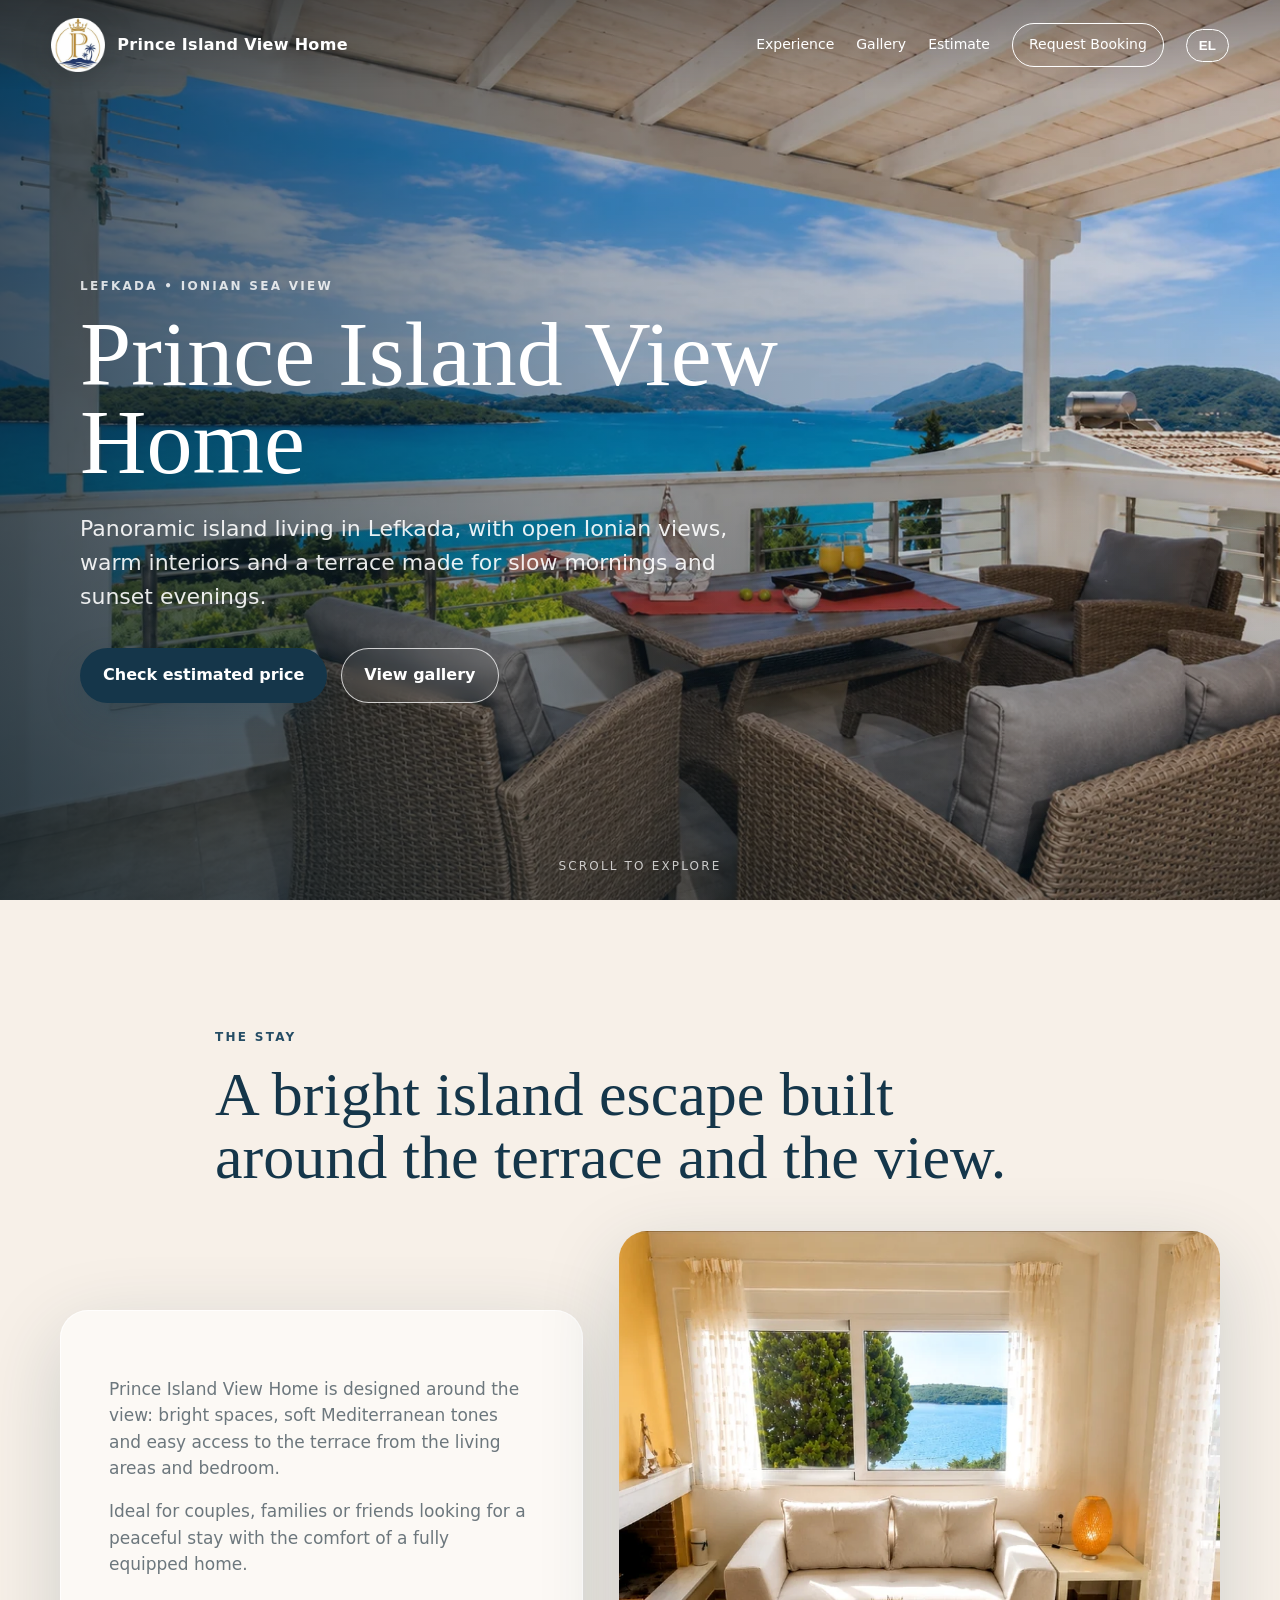
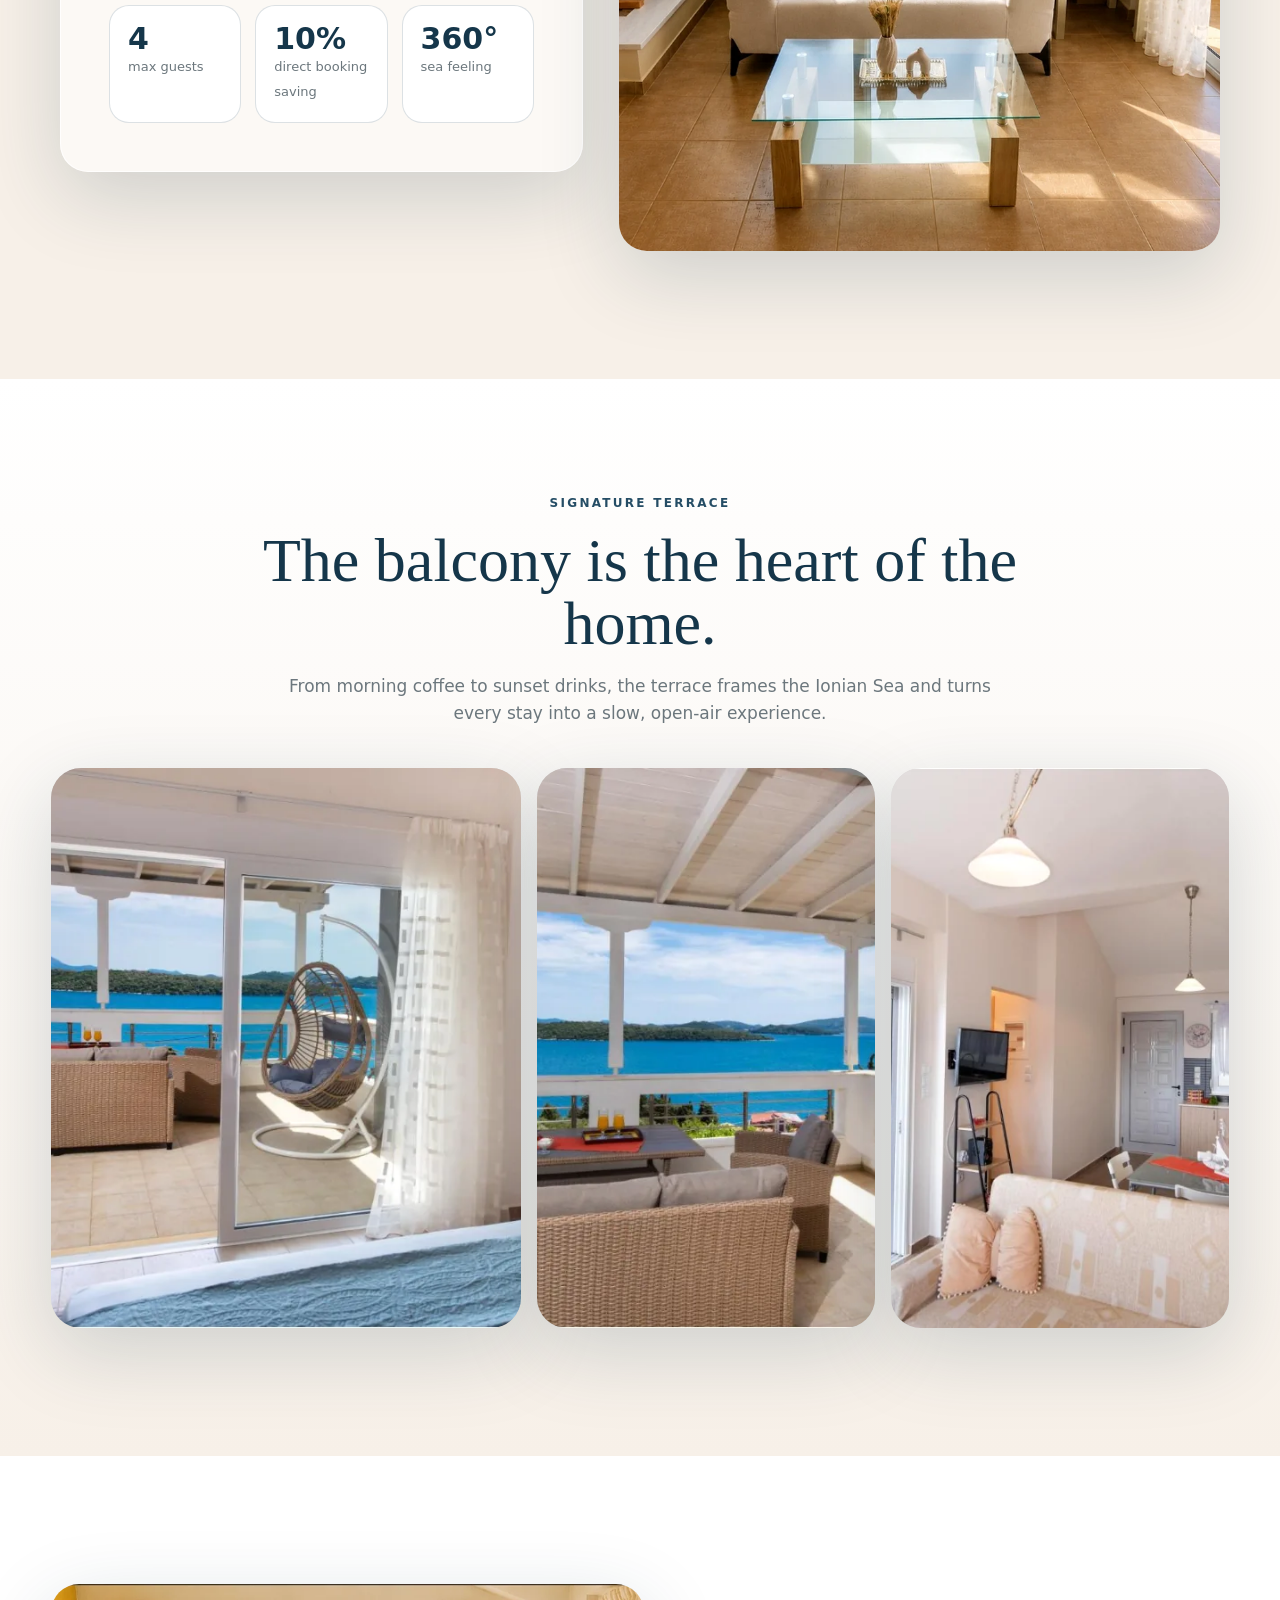
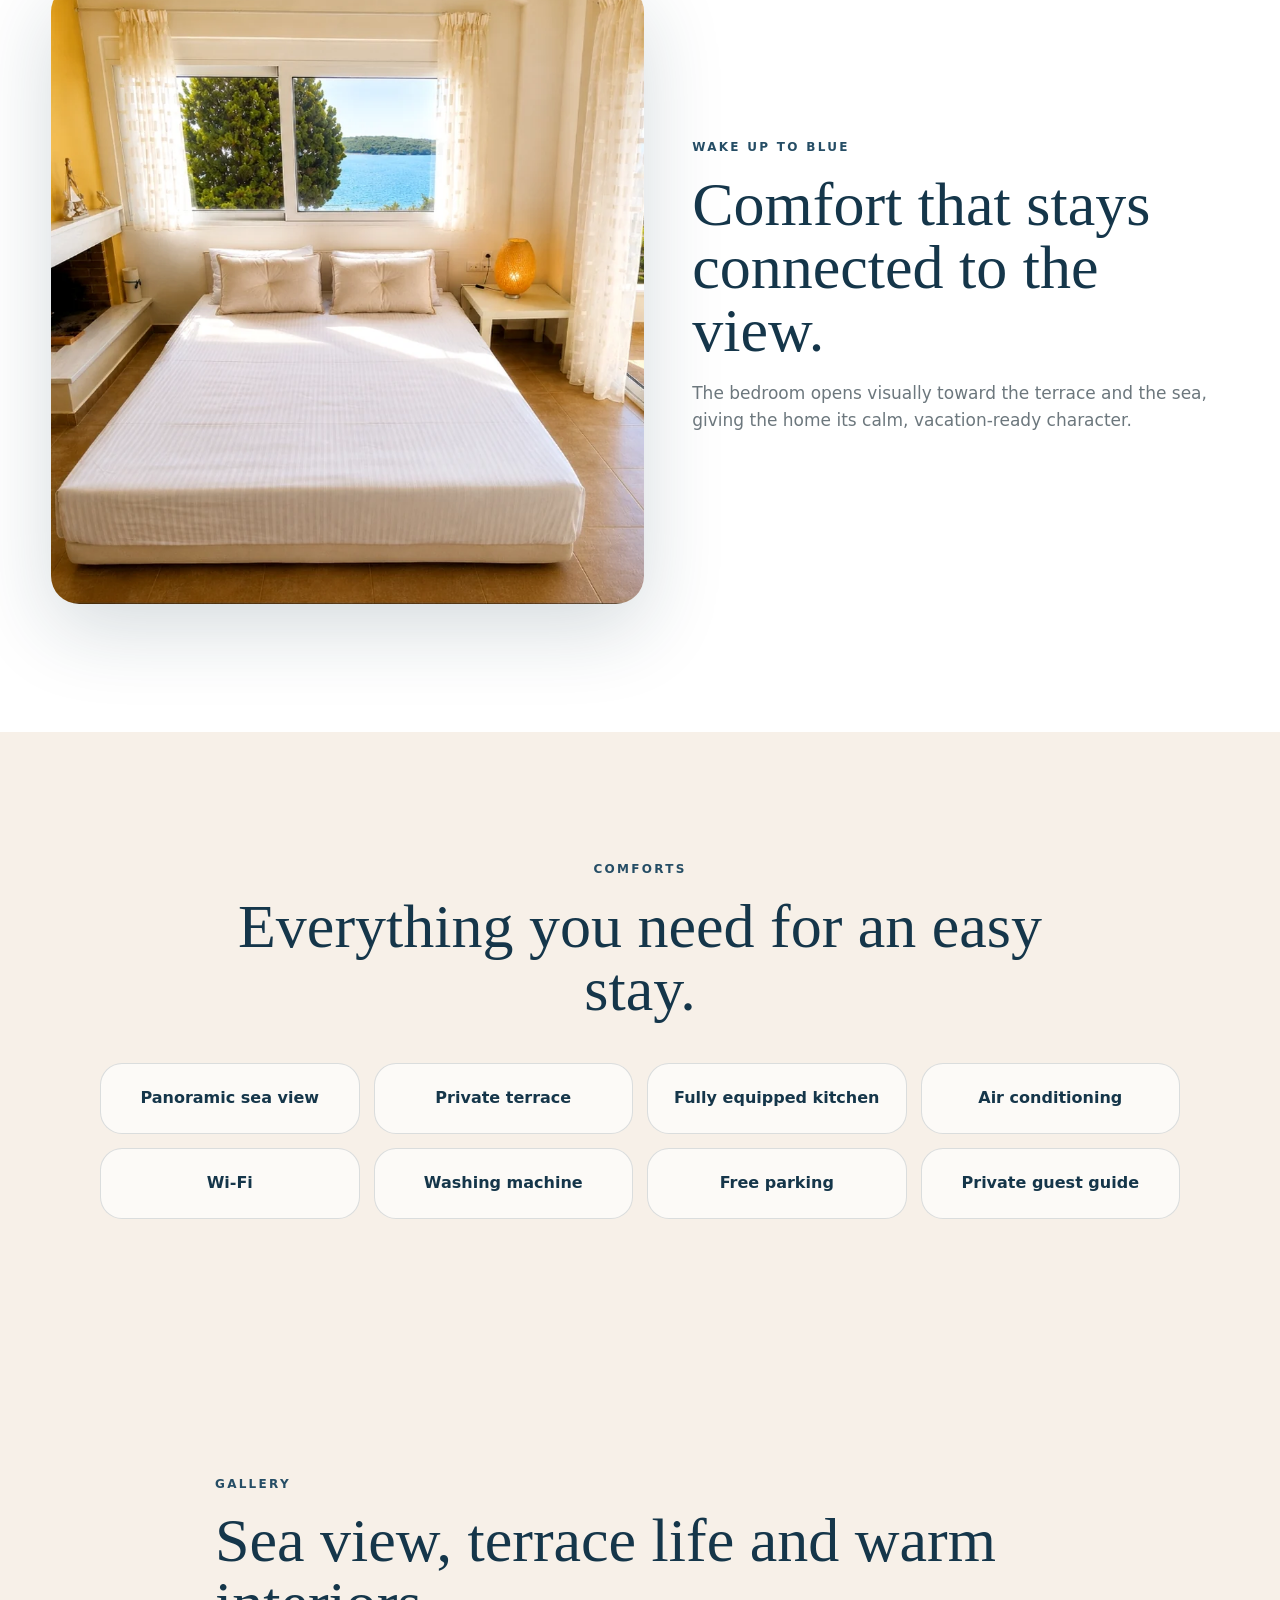
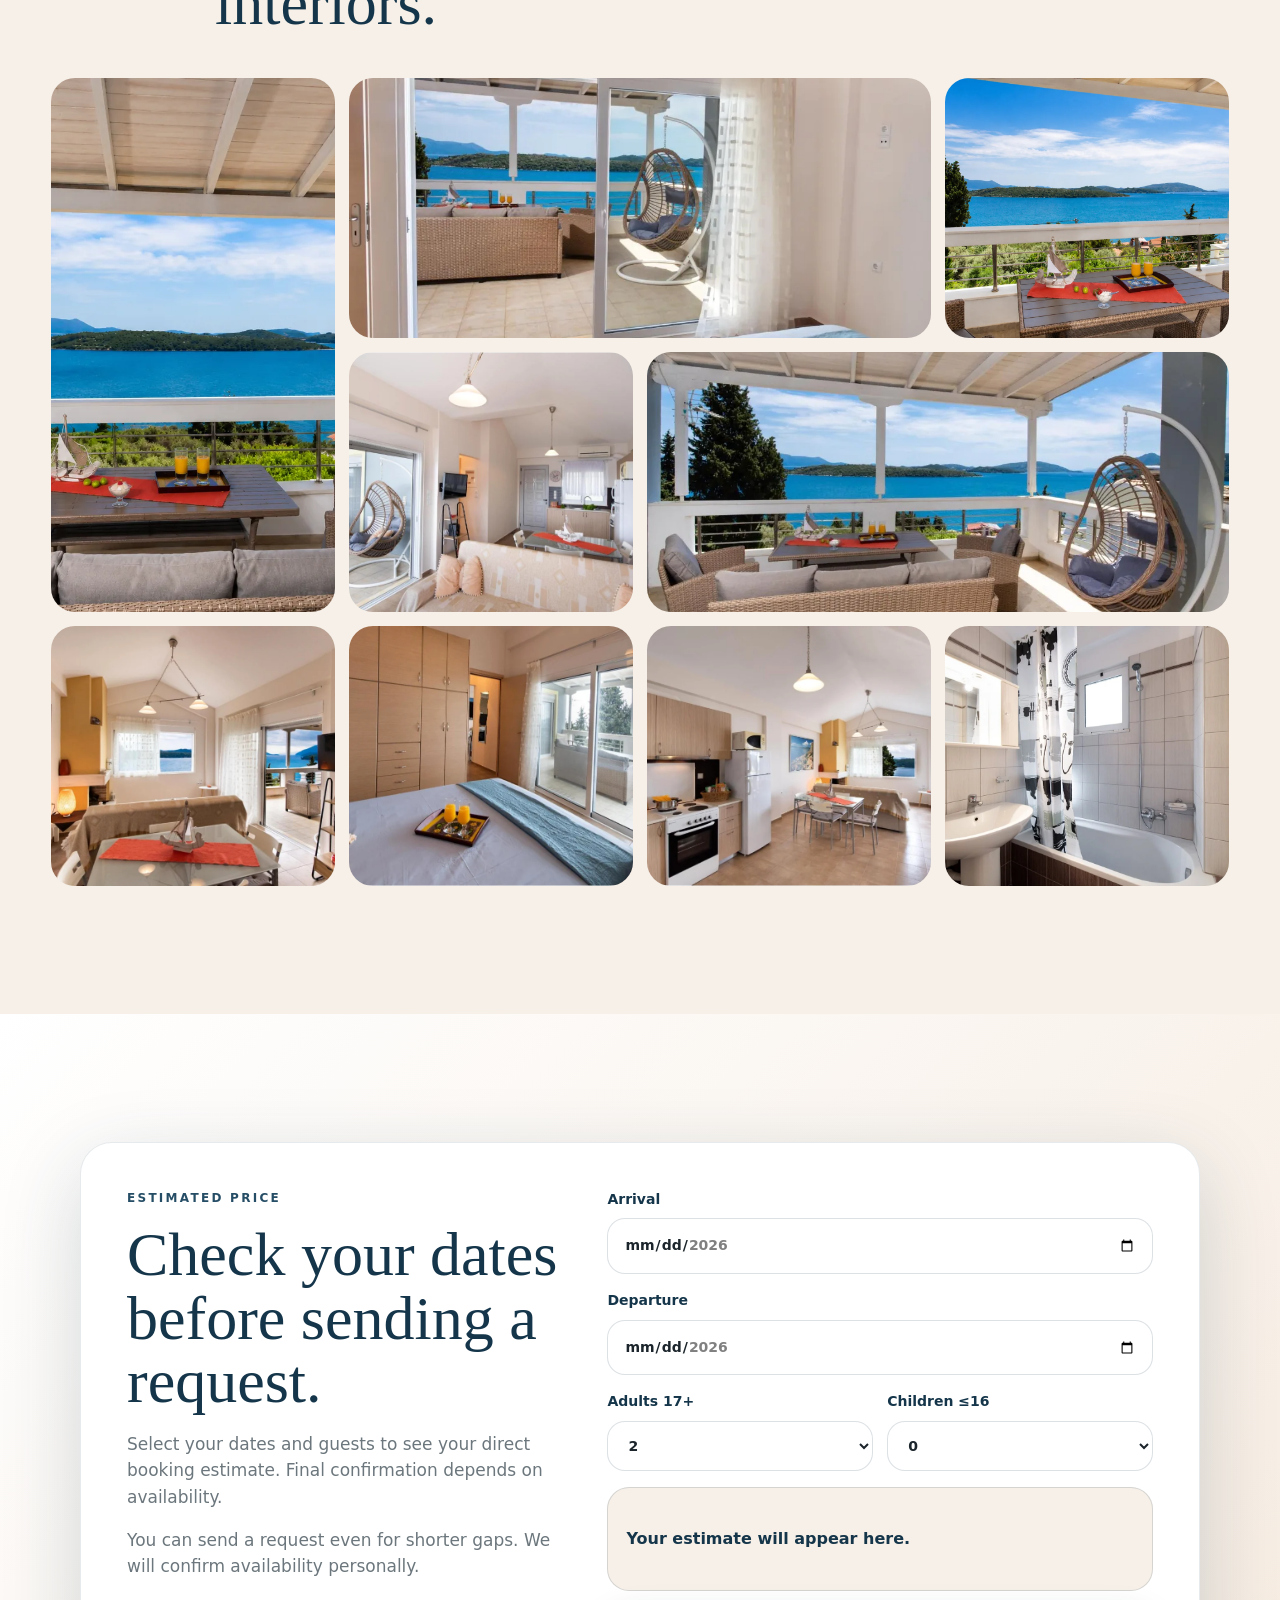
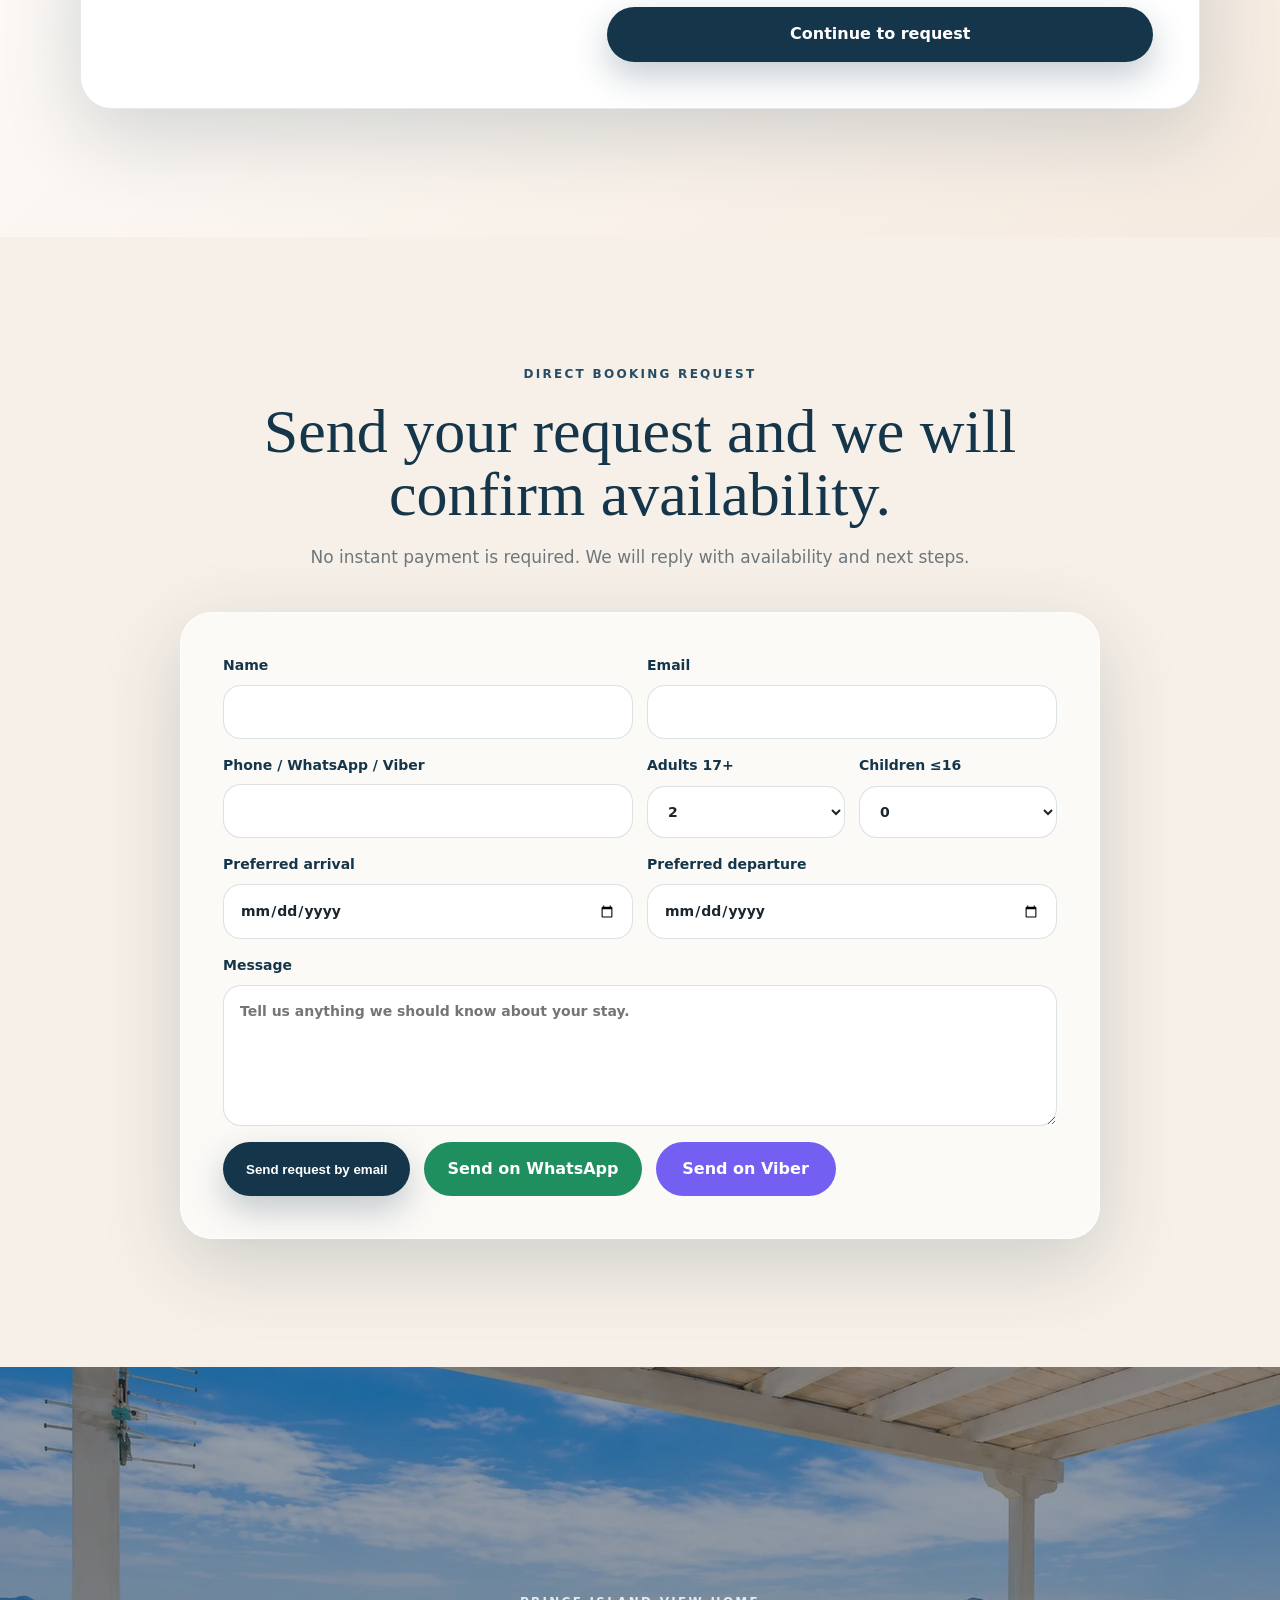
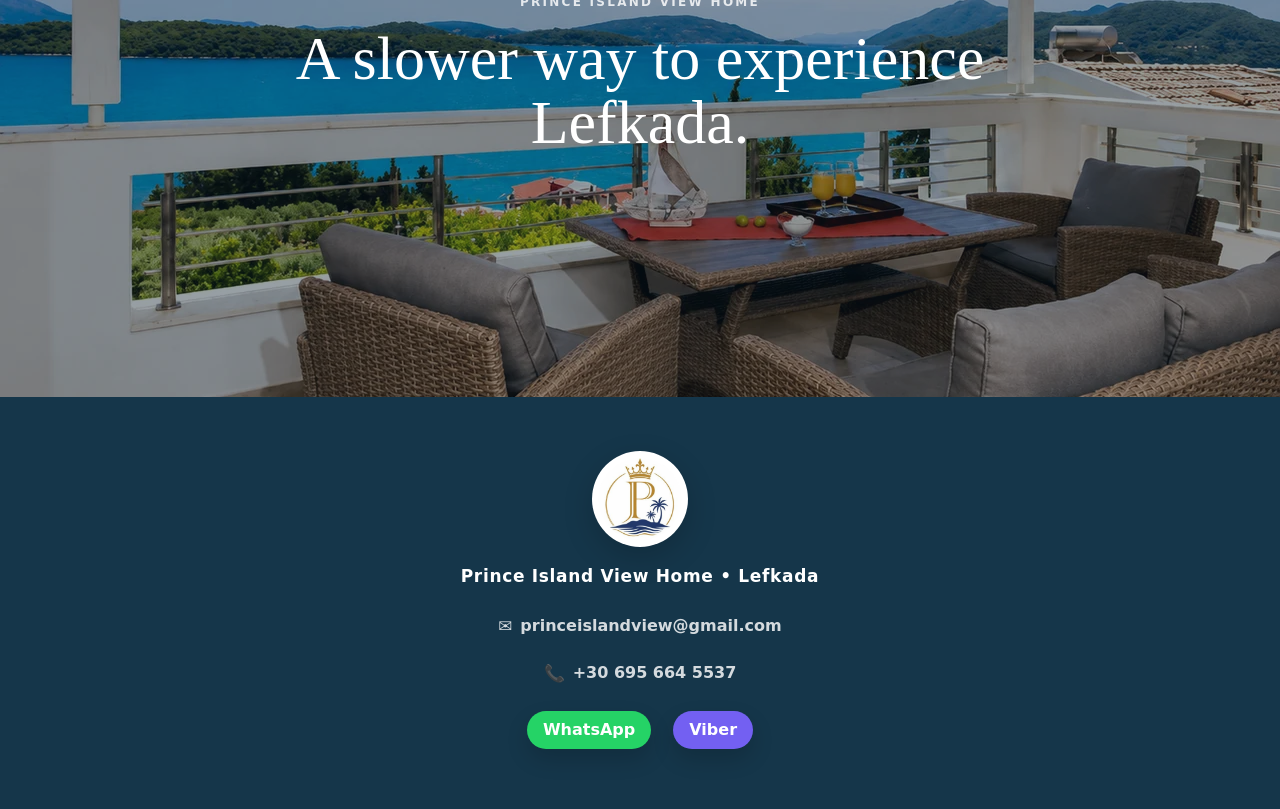
==== index.html @ ee30456c "Add files via upload" ====
<!doctype html>
<html lang="en">
<head>
  <meta charset="utf-8">
  <meta name="google-site-verification" content="ccB4hi8SG_15r4oO28M_s-PxR7u2C56GcOAamSyatIQ" />
  <meta name="viewport" content="width=device-width, initial-scale=1">
  <meta name="robots" content="index, follow, max-image-preview:large">
  <link rel="canonical" href="https://princeislandview.com/">
  <title>Prince Island View Home | Luxury Sea View Stay in Lefkada</title>
  <meta name="description" content="Prince Island View Home is a warm Mediterranean apartment in Lefkada with panoramic Ionian sea views, terrace living and request-based direct bookings.">
  <meta property="og:type" content="website">
  <meta property="og:site_name" content="Prince Island View Home">
  <meta property="og:title" content="Prince Island View Home | Lefkada Sea View Stay">
  <meta property="og:description" content="Panoramic island living in Lefkada with a signature sea-view terrace, warm interiors and direct booking requests.">
  <meta property="og:url" content="https://princeislandview.com/">
  <meta property="og:image" content="https://princeislandview.com/assets/images/hero-terrace.webp">
  <meta name="twitter:card" content="summary_large_image">
  <meta name="twitter:title" content="Prince Island View Home | Lefkada Sea View Stay">
  <meta name="twitter:description" content="Panoramic island living in Lefkada with direct booking requests.">
  <meta name="twitter:image" content="https://princeislandview.com/assets/images/hero-terrace.webp">
  <script type="application/ld+json">
  {
    "@context": "https://schema.org",
    "@type": "LodgingBusiness",
    "name": "Prince Island View Home",
    "url": "https://princeislandview.com/",
    "email": "princeislandview@gmail.com",
    "telephone": "+306956645537",
    "address": {
      "@type": "PostalAddress",
      "addressLocality": "Lefkada",
      "addressCountry": "GR"
    },
    "image": "https://princeislandview.com/assets/images/hero-terrace.webp",
    "description": "Prince Island View Home is a Mediterranean sea-view stay in Lefkada with panoramic Ionian views, a signature terrace and direct booking requests.",
    "priceRange": "€€",
    "maximumAttendeeCapacity": 4
  }
  </script>
  <meta name="theme-color" content="#f7f0e8">
  <link rel="sitemap" type="application/xml" href="https://princeislandview.com/sitemap.xml">
  <link rel="preload" as="image" href="/assets/images/hero-terrace.webp">
  <link rel="stylesheet" href="/assets/styles.css">
</head>
<body>
  <header class="nav" id="nav">
    <a class="brand" href="#top" aria-label="Prince Island View Home">
      <img src="/assets/images/logo.png" alt="Prince Island View Home logo">
      <span>Prince Island View Home</span>
    </a>
    <nav>
      <a href="#experience" data-i18n="navExperience">Experience</a>
      <a href="#gallery" data-i18n="navGallery">Gallery</a>
      <a href="#calculator" data-i18n="navRates">Estimate</a>
      <a href="#request" class="nav-cta" data-i18n="navRequest">Request Booking</a>
      <button class="lang" id="langToggle" type="button" aria-label="Switch language">EL</button>
    </nav>
  </header>

  <main id="top">
    <section class="hero">
      <div class="hero-bg" aria-hidden="true"></div>
      <div class="hero-overlay"></div>
      <div class="hero-content">
        <p class="eyebrow" data-i18n="heroEyebrow">Lefkada • Ionian Sea View</p>
        <h1 data-i18n="heroTitle">Prince Island View Home</h1>
        <p class="hero-copy" data-i18n="heroCopy">Panoramic island living in Lefkada, with open Ionian views, warm interiors and a terrace made for slow mornings and sunset evenings.</p>
        <div class="hero-actions">
          <a href="#calculator" class="btn primary" data-i18n="heroBtnPrimary">Check estimated price</a>
          <a href="#gallery" class="btn ghost" data-i18n="heroBtnSecondary">View gallery</a>
        </div>
      </div>
      <div class="scroll-hint" data-i18n="scrollHint">Scroll to explore</div>
    </section>

    <section class="intro section" id="experience">
      <div class="section-heading">
        <p class="eyebrow dark" data-i18n="introEyebrow">The stay</p>
        <h2 data-i18n="introTitle">A bright island escape built around the terrace and the view.</h2>
      </div>
      <div class="intro-grid">
        <div class="intro-copy">
          <p data-i18n="introP1">Prince Island View Home is designed around the view: bright spaces, soft Mediterranean tones and easy access to the terrace from the living areas and bedroom.</p>
          <p data-i18n="introP2">Ideal for couples, families or friends looking for a peaceful stay with the comfort of a fully equipped home.</p>
          <div class="facts">
            <div><strong>4</strong><span data-i18n="factGuests">max guests</span></div>
            <div><strong>10%</strong><span data-i18n="factNights">direct booking saving</span></div>
            <div><strong>360°</strong><span data-i18n="factViews">sea feeling</span></div>
          </div>
        </div>
        <img src="/assets/images/living-room.webp" alt="Bright living room with sea view" loading="lazy">
      </div>
    </section>


    <section class="terrace-story section" id="terrace">
      <div class="section-heading center">
        <p class="eyebrow dark" data-i18n="terraceEyebrow">Signature terrace</p>
        <h2 data-i18n="terraceTitle">The balcony is the heart of the home.</h2>
        <p data-i18n="terraceCopy">From morning coffee to sunset drinks, the terrace frames the Ionian Sea and turns every stay into a slow, open-air experience.</p>
      </div>
      <div class="terrace-strip">
        <figure class="terrace-card large">
          <img src="/assets/images/terrace-lounge-original.webp" alt="Terrace lounge with panoramic Ionian Sea view" loading="lazy">
        </figure>
        <figure class="terrace-card">
          <img src="/assets/images/terrace-bedroom-balcony-original.webp" alt="Bedroom opening to the terrace and sea view" loading="lazy">
        </figure>
        <figure class="terrace-card">
          <img src="/assets/images/balcony-chair.webp" alt="Balcony hanging chair with sea view" loading="lazy">
        </figure>
      </div>
    </section>

    <section class="split section">
      <img src="/assets/images/bedroom-view.webp" alt="Bedroom with sea view" loading="lazy">
      <div>
        <p class="eyebrow dark" data-i18n="sleepEyebrow">Wake up to blue</p>
        <h2 data-i18n="sleepTitle">Comfort that stays connected to the view.</h2>
        <p data-i18n="sleepCopy">The bedroom opens visually toward the terrace and the sea, giving the home its calm, vacation-ready character.</p>
      </div>
    </section>

    <section class="amenities section">
      <div class="section-heading center">
        <p class="eyebrow dark" data-i18n="amenitiesEyebrow">Comforts</p>
        <h2 data-i18n="amenitiesTitle">Everything you need for an easy stay.</h2>
      </div>
      <div class="amenity-grid">
        <span data-i18n="a1">Panoramic sea view</span>
        <span data-i18n="a2">Private terrace</span>
        <span data-i18n="a3">Fully equipped kitchen</span>
        <span data-i18n="a4">Air conditioning</span>
        <span data-i18n="a5">Wi‑Fi</span>
        <span data-i18n="a6">Washing machine</span>
        <span data-i18n="a7">Free parking</span>
        <span data-i18n="a8">Self check‑in guide</span>
      </div>
    </section>

    <section class="gallery section" id="gallery">
      <div class="section-heading">
        <p class="eyebrow dark" data-i18n="galleryEyebrow">Gallery</p>
        <h2 data-i18n="galleryTitle">Sea view, terrace life and warm interiors.</h2>
      </div>
      <div class="gallery-grid terrace-first">
        <button class="photo tall"><img src="/assets/images/terrace-symmetry.webp" alt="Main terrace with panoramic sea view" loading="lazy"></button>
        <button class="photo wide"><img src="/assets/images/terrace-lounge-original.webp" alt="Terrace lounge overlooking the Ionian Sea" loading="lazy"></button>
        <button class="photo"><img src="/assets/images/terrace-open-view.webp" alt="Open terrace sea view" loading="lazy"></button>
        <button class="photo"><img src="/assets/images/balcony-chair.webp" alt="Balcony hanging chair with view" loading="lazy"></button>
        <button class="photo wide"><img src="/assets/images/terrace-bedroom-balcony-original.webp" alt="Bedroom opening to balcony and view" loading="lazy"></button>
        <button class="photo"><img src="/assets/images/indoor-outdoor.webp" alt="Living area and terrace" loading="lazy"></button>
        <button class="photo"><img src="/assets/images/bedroom-terrace.webp" alt="Bedroom with terrace access" loading="lazy"></button>
        <button class="photo"><img src="/assets/images/kitchen-dining.webp" alt="Kitchen and dining area" loading="lazy"></button>
        <button class="photo"><img src="/assets/images/bathroom.webp" alt="Bathroom" loading="lazy"></button>
      </div>
    </section>

    <section class="calculator section" id="calculator">
      <div class="calc-card">
        <div class="calc-copy">
          <p class="eyebrow dark" data-i18n="calcEyebrow">Estimated price</p>
          <h2 data-i18n="calcTitle">Check your dates before sending a request.</h2>
          <p data-i18n="calcCopy">Select your dates and guests to see an estimated total. Final confirmation depends on availability.</p>
          <p class="soft-note" data-i18n="calcNote">You can send a request even for shorter gaps. We will confirm availability personally.</p>
        </div>
        <form class="calc-form" id="priceForm">
          <label>
            <span data-i18n="arrival">Arrival</span>
            <input type="date" id="arrival" min="2026-05-21" max="2026-10-11" required>
          </label>
          <label>
            <span data-i18n="departure">Departure</span>
            <input type="date" id="departure" min="2026-05-22" max="2026-10-12" required>
          </label>
          <div class="two">
            <label>
              <span data-i18n="adults">Adults 17+</span>
              <select id="adults">
                <option value="1">1</option>
                <option value="2" selected>2</option>
                <option value="3">3</option>
                <option value="4">4</option>
              </select>
            </label>
            <label>
              <span data-i18n="children">Children ≤16</span>
              <select id="children">
                <option value="0" selected>0</option>
                <option value="1">1</option>
                <option value="2">2</option>
                <option value="3">3</option>
              </select>
            </label>
          </div>
          <div class="result" id="result">
            <span data-i18n="resultPlaceholder">Your direct booking estimate will appear here.</span>
          </div>
          <a href="#request" class="btn primary full" id="requestWithPrice" data-i18n="continueRequest">Continue to request</a>
        </form>
      </div>
    </section>

    <section class="request section" id="request">
      <div class="section-heading center">
        <p class="eyebrow dark" data-i18n="requestEyebrow">Direct booking request</p>
        <h2 data-i18n="requestTitle">Send your request and we will confirm availability.</h2>
        <p data-i18n="requestCopy">No instant payment is required. We will reply with availability and next steps.</p>
      </div>
      <form class="request-form" id="bookingRequestForm" name="booking-request" method="POST" data-netlify="true" netlify-honeypot="bot-field">
        <input type="hidden" name="form-name" value="booking-request">
        <p class="hidden"><label>Don’t fill this out: <input name="bot-field"></label></p>
        <input type="hidden" name="estimated_price" id="estimatedPriceField">
        <input type="hidden" name="calculated_dates" id="calculatedDatesField">
        <div class="two">
          <label><span data-i18n="name">Name</span><input name="name" type="text" required></label>
          <label><span>Email</span><input name="email" type="email" required></label>
        </div>
        <div class="two">
          <label><span data-i18n="phone">Phone / WhatsApp / Viber</span><input name="phone" type="tel" required></label>
          <div class="guest-pair">
            <label>
              <span data-i18n="reqAdults">Adults 17+</span>
              <select name="adults" id="requestAdults">
                <option value="1">1</option>
                <option value="2" selected>2</option>
                <option value="3">3</option>
                <option value="4">4</option>
              </select>
            </label>
            <label>
              <span data-i18n="reqChildren">Children ≤16</span>
              <select name="children" id="requestChildren">
                <option value="0" selected>0</option>
                <option value="1">1</option>
                <option value="2">2</option>
                <option value="3">3</option>
              </select>
            </label>
          </div>
        </div>
        <div class="two">
          <label><span data-i18n="reqArrival">Preferred arrival</span><input name="arrival" type="date"></label>
          <label><span data-i18n="reqDeparture">Preferred departure</span><input name="departure" type="date"></label>
        </div>
        <label><span data-i18n="message">Message</span><textarea name="message" rows="5" data-i18n-placeholder="messagePlaceholder" placeholder="Tell us anything we should know about your stay."></textarea></label>
        <div class="request-status" id="requestStatus" aria-live="polite"></div>
        <div class="form-actions contact-actions">
          <button class="btn primary" type="submit" data-i18n="sendRequest">Send request by email</button>
          <a class="btn whatsapp" id="whatsappLink" href="https://wa.me/306956645537" target="_blank" rel="noopener" data-i18n="whatsapp">Send on WhatsApp</a>
          <a class="btn viber" id="viberLink" href="viber://chat?number=%2B306956645537" data-i18n="viber">Send on Viber</a>
        </div>
      </form>
    </section>

    <section class="final-image">
      <img src="/assets/images/terrace-final.webp" alt="Terrace with panoramic sea view" loading="lazy">
      <div>
        <p class="eyebrow" data-i18n="finalEyebrow">Prince Island View Home</p>
        <h2 data-i18n="finalTitle">A slower way to experience Lefkada.</h2>
      </div>
    </section>
  </main>

  <footer>
    <img src="/assets/images/logo.png" alt="Prince Island View Home logo">
    <p class="footer-brand">Prince Island View Home • Lefkada</p>
    <div class="footer-contact">
      <a class="footer-line" href="mailto:princeislandview@gmail.com" aria-label="Email Prince Island View Home">
        <span class="contact-icon">✉️</span>
        <span>princeislandview@gmail.com</span>
      </a>
      <a class="footer-line" href="tel:+306956645537" aria-label="Call Prince Island View Home">
        <span class="contact-icon">📞</span>
        <span>+30 695 664 5537</span>
      </a>
      <div class="footer-socials" aria-label="Messaging apps">
        <a class="social-chip whatsapp-chip" href="https://wa.me/306956645537" target="_blank" rel="noopener" aria-label="WhatsApp">
          <span>WhatsApp</span>
        </a>
        <a class="social-chip viber-chip" href="viber://chat?number=%2B306956645537" aria-label="Viber">
          <span>Viber</span>
        </a>
      </div>
    </div>
  </footer>

  <dialog id="lightbox">
    <button id="closeLightbox" aria-label="Close">×</button>
    <img id="lightboxImg" alt="">
  </dialog>

  <script src="/assets/script.js"></script>
</body>
</html>
---- assets/styles.css ----
:root{
  --sand:#f7f0e8;
  --sand-2:#efe2d3;
  --blue:#15364a;
  --blue-soft:#254d65;
  --ink:#1b252b;
  --muted:#6c777d;
  --white:#fff;
  --line:rgba(21,54,74,.15);
  --shadow:0 24px 80px rgba(21,54,74,.18);
  --radius:28px;
}
*{box-sizing:border-box}
html{scroll-behavior:smooth}
body{margin:0;font-family:Inter, ui-sans-serif, system-ui, -apple-system, BlinkMacSystemFont, "Segoe UI", sans-serif;background:var(--sand);color:var(--ink);line-height:1.55}
a{color:inherit;text-decoration:none}
img{max-width:100%;display:block}
.nav{position:fixed;top:0;left:0;right:0;z-index:50;display:flex;align-items:center;justify-content:space-between;padding:18px clamp(18px,4vw,56px);color:#fff;transition:.35s ease;background:linear-gradient(to bottom,rgba(0,0,0,.28),rgba(0,0,0,0))}
.nav.scrolled{background:rgba(247,240,232,.92);backdrop-filter:blur(16px);color:var(--blue);box-shadow:0 10px 30px rgba(21,54,74,.08)}
.brand{display:flex;align-items:center;gap:12px;font-weight:700;letter-spacing:.02em}
.brand img{width:54px;height:54px;object-fit:contain;filter:drop-shadow(0 4px 16px rgba(0,0,0,.16))}
.nav nav{display:flex;align-items:center;gap:22px;font-size:14px}
.nav-cta{padding:10px 16px;border:1px solid currentColor;border-radius:999px}
.lang{border:1px solid currentColor;background:transparent;color:inherit;border-radius:999px;padding:8px 12px;font-weight:700;cursor:pointer}
.hero{min-height:100svh;position:relative;display:grid;place-items:center;overflow:hidden;color:#fff}
.hero-bg{position:absolute;inset:0;background:url('/assets/images/hero-terrace.webp') center/cover no-repeat;transform:scale(1.04)}
.hero-overlay{position:absolute;inset:0;background:linear-gradient(90deg,rgba(8,28,40,.72),rgba(8,28,40,.32) 48%,rgba(8,28,40,.12)),linear-gradient(to top,rgba(8,28,40,.35),transparent 45%)}
.hero-content{position:relative;width:min(1120px,calc(100% - 36px));padding-top:80px}
.eyebrow{text-transform:uppercase;letter-spacing:.19em;font-size:12px;font-weight:800;color:rgba(255,255,255,.82);margin:0 0 16px}
.eyebrow.dark{color:var(--blue-soft)}
.hero h1{font-family:Georgia, "Times New Roman", serif;font-size:clamp(44px,8vw,92px);line-height:.95;margin:0;max-width:850px;font-weight:500}
.hero-copy{font-size:clamp(17px,2.2vw,22px);max-width:680px;margin:26px 0 34px;color:rgba(255,255,255,.9)}
.hero-actions,.form-actions{display:flex;gap:14px;flex-wrap:wrap}
.btn{display:inline-flex;align-items:center;justify-content:center;border-radius:999px;padding:14px 22px;font-weight:800;border:1px solid transparent;transition:.25s ease;cursor:pointer}
.btn:hover{transform:translateY(-2px)}
.primary{background:var(--blue);color:#fff;box-shadow:0 14px 35px rgba(21,54,74,.25)}
.ghost{border-color:rgba(255,255,255,.75);color:#fff;background:rgba(255,255,255,.08);backdrop-filter:blur(8px)}
.ghost-dark{border-color:var(--line);color:var(--blue);background:transparent}
.whatsapp{background:#1f8f5f;color:#fff}
.full{width:100%}
.scroll-hint{position:absolute;bottom:24px;left:50%;transform:translateX(-50%);font-size:12px;letter-spacing:.18em;text-transform:uppercase;color:rgba(255,255,255,.75)}
.section{padding:clamp(72px,10vw,132px) clamp(18px,4vw,56px)}
.section-heading{max-width:850px;margin:0 auto 42px}
.section-heading.center{text-align:center}
h2{font-family:Georgia, "Times New Roman", serif;font-size:clamp(34px,5vw,62px);line-height:1.02;font-weight:500;color:var(--blue);margin:0 0 18px}
p{font-size:17px;color:var(--muted)}
.intro-grid{display:grid;grid-template-columns:1fr 1.15fr;gap:36px;align-items:center;width:min(1160px,100%);margin:auto}
.intro-copy{background:rgba(255,255,255,.58);border:1px solid rgba(255,255,255,.8);border-radius:var(--radius);padding:clamp(28px,4vw,48px);box-shadow:var(--shadow)}
.intro-grid img,.split img{border-radius:var(--radius);box-shadow:var(--shadow);width:100%;height:620px;object-fit:cover}
.facts{display:grid;grid-template-columns:repeat(3,1fr);gap:14px;margin-top:28px}
.facts div{padding:18px;border-radius:20px;background:#fff;border:1px solid var(--line)}
.facts strong{display:block;color:var(--blue);font-size:30px;line-height:1}
.facts span{font-size:13px;color:var(--muted)}
.split{display:grid;grid-template-columns:1.05fr .95fr;align-items:center;gap:48px;background:#fff}
.split p{max-width:560px}
.amenity-grid{display:grid;grid-template-columns:repeat(4,1fr);gap:14px;width:min(1080px,100%);margin:auto}
.amenity-grid span{padding:22px 18px;border:1px solid var(--line);background:rgba(255,255,255,.64);border-radius:22px;text-align:center;color:var(--blue);font-weight:800}
.gallery-grid{display:grid;grid-template-columns:repeat(4,1fr);grid-auto-rows:260px;gap:14px;width:min(1180px,100%);margin:auto}
.photo{border:0;padding:0;border-radius:24px;overflow:hidden;cursor:pointer;background:#ddd}
.photo img{width:100%;height:100%;object-fit:cover;transition:.35s}
.photo:hover img{transform:scale(1.05)}
.photo.tall{grid-row:span 2}
.photo.wide{grid-column:span 2}

.terrace-story{background:linear-gradient(180deg,#fff 0%,var(--sand) 100%);padding-top:clamp(72px,9vw,118px)}
.terrace-story .section-heading p:not(.eyebrow){max-width:720px;margin:0 auto;color:var(--muted)}
.terrace-strip{width:min(1220px,100%);margin:42px auto 0;display:grid;grid-template-columns:1.25fr .9fr .9fr;gap:16px;align-items:stretch}
.terrace-card{margin:0;border-radius:30px;overflow:hidden;min-height:420px;box-shadow:var(--shadow);position:relative;background:#ddd}
.terrace-card.large{min-height:560px}
.terrace-card img{width:100%;height:100%;object-fit:cover;transition:.5s ease}
.terrace-card:hover img{transform:scale(1.035)}
.terrace-first .photo:nth-child(1){grid-row:span 2}
.terrace-first .photo:nth-child(2),.terrace-first .photo:nth-child(5){grid-column:span 2}
@media (max-width:900px){
  .terrace-strip{grid-template-columns:1fr;gap:14px}
  .terrace-card,.terrace-card.large{min-height:360px}
}
@media (max-width:620px){
  .terrace-card,.terrace-card.large{min-height:310px;border-radius:24px}
  .terrace-first .photo:nth-child(2),.terrace-first .photo:nth-child(5){grid-column:span 1}
}

.calculator{background:linear-gradient(135deg,#fff 0%,#f5eadf 100%)}
.calc-card{display:grid;grid-template-columns:.9fr 1.1fr;gap:34px;width:min(1120px,100%);margin:auto;background:var(--white);border-radius:32px;padding:clamp(24px,4vw,46px);box-shadow:var(--shadow);border:1px solid rgba(21,54,74,.1)}
.calc-copy ul{padding-left:20px;color:var(--blue);font-weight:700}
.calc-form,.request-form{display:grid;gap:16px}
label{display:grid;gap:8px;font-weight:800;color:var(--blue);font-size:14px}
input,select,textarea{width:100%;border:1px solid var(--line);border-radius:18px;padding:15px 16px;background:#fff;font:inherit;color:var(--ink);outline:none}
input:focus,select:focus,textarea:focus{border-color:var(--blue);box-shadow:0 0 0 4px rgba(21,54,74,.08)}
.two{display:grid;grid-template-columns:1fr 1fr;gap:14px}
.result{min-height:104px;border-radius:22px;background:var(--sand);border:1px solid var(--line);padding:18px;color:var(--blue);display:flex;align-items:center;font-weight:800}
.result strong{font-size:34px;display:block;line-height:1.05;margin-top:4px}
.result.error{background:#fff0ed;color:#9e2b20}
.request-form{width:min(920px,100%);margin:auto;background:rgba(255,255,255,.66);border:1px solid rgba(255,255,255,.82);border-radius:32px;padding:clamp(22px,4vw,42px);box-shadow:var(--shadow)}
.hidden{display:none}
.final-image{position:relative;min-height:70svh;display:grid;place-items:center;overflow:hidden;color:#fff;text-align:center}
.final-image img{position:absolute;inset:0;width:100%;height:100%;object-fit:cover}
.final-image:after{content:"";position:absolute;inset:0;background:rgba(8,28,40,.42)}
.final-image div{position:relative;z-index:1;padding:24px}
.final-image h2{color:#fff;max-width:780px}
footer{text-align:center;padding:54px 18px;background:var(--blue);color:#fff}
footer img{width:96px;height:96px;object-fit:contain;margin:0 auto 16px;background:#fff;border-radius:50%;padding:6px;box-shadow:0 10px 30px rgba(0,0,0,.18)}
footer p,footer a{color:rgba(255,255,255,.82);margin:6px}
dialog{border:0;border-radius:28px;padding:0;background:transparent;max-width:min(1100px,92vw)}
dialog::backdrop{background:rgba(0,0,0,.78)}
dialog img{max-height:86vh;border-radius:24px}
#closeLightbox{position:absolute;top:-18px;right:-18px;width:44px;height:44px;border-radius:50%;border:0;background:#fff;font-size:28px;cursor:pointer}
.thanks{min-height:100svh;display:grid;place-items:center;background:var(--sand)}
.thank-card{width:min(620px,calc(100% - 36px));background:#fff;border-radius:32px;text-align:center;padding:44px;box-shadow:var(--shadow)}
.thank-card img{width:120px;margin:auto}
@media (max-width:900px){
  .nav{padding:12px 16px}.brand span{font-size:13px;max-width:120px;line-height:1.1}.brand img{width:44px;height:44px}
  .nav nav{gap:8px}.nav nav a:not(.nav-cta){display:none}.nav-cta{padding:9px 12px;font-size:13px}
  .intro-grid,.split,.calc-card{grid-template-columns:1fr}
  .intro-grid img,.split img{height:420px}
  .amenity-grid{grid-template-columns:repeat(2,1fr)}
  .gallery-grid{grid-template-columns:1fr 1fr;grid-auto-rows:210px}
  .photo.wide{grid-column:span 2}.photo.tall{grid-row:span 1}
}
@media (max-width:620px){
  .hero-content{padding-top:40px}.hero h1{font-size:44px}
  .two,.facts{grid-template-columns:1fr}
  .gallery-grid{grid-template-columns:1fr;grid-auto-rows:280px}
  .photo.wide{grid-column:span 1}
  .amenity-grid{grid-template-columns:1fr}
  .form-actions .btn{width:100%}
}

.footer-brand{font-weight:700;letter-spacing:.04em;color:#fff;margin-top:8px}
.footer-contact{display:flex;flex-direction:column;align-items:center;gap:10px;margin-top:18px}
.footer-line{display:flex;align-items:center;justify-content:center;gap:8px;max-width:100%;word-break:break-word;text-decoration:none;font-weight:600}
.contact-icon{font-size:1.05rem;line-height:1}
.footer-socials{display:flex;align-items:center;justify-content:center;gap:10px;flex-wrap:wrap;margin-top:4px}
.social-chip{display:inline-flex;align-items:center;justify-content:center;min-height:38px;padding:0 16px;border-radius:999px;text-decoration:none;font-weight:800;color:#fff!important;box-shadow:0 10px 22px rgba(0,0,0,.16)}
.whatsapp-chip{background:#25D366}
.viber-chip{background:#7360F2}
@media (max-width:520px){
  footer{padding-left:22px;padding-right:22px}
  .footer-line{font-size:.95rem;line-height:1.4}
  .footer-socials{width:100%}
  .social-chip{flex:1 1 130px;max-width:180px}
}
.guest-pair{display:grid;grid-template-columns:1fr 1fr;gap:14px}
.viber{background:#7360F2;color:#fff}
.request-status{display:none;margin-top:12px;padding:12px 14px;border-radius:18px;font-weight:700;text-align:center}
.request-status.success{display:block;background:rgba(31,143,95,.12);color:#1f8f5f;border:1px solid rgba(31,143,95,.25)}
.request-status.error{display:block;background:rgba(190,80,60,.12);color:#9b3d2e;border:1px solid rgba(190,80,60,.25)}
.contact-actions .btn{min-width:180px}
@media(max-width:720px){.guest-pair{grid-template-columns:1fr}.contact-actions .btn{width:100%}}
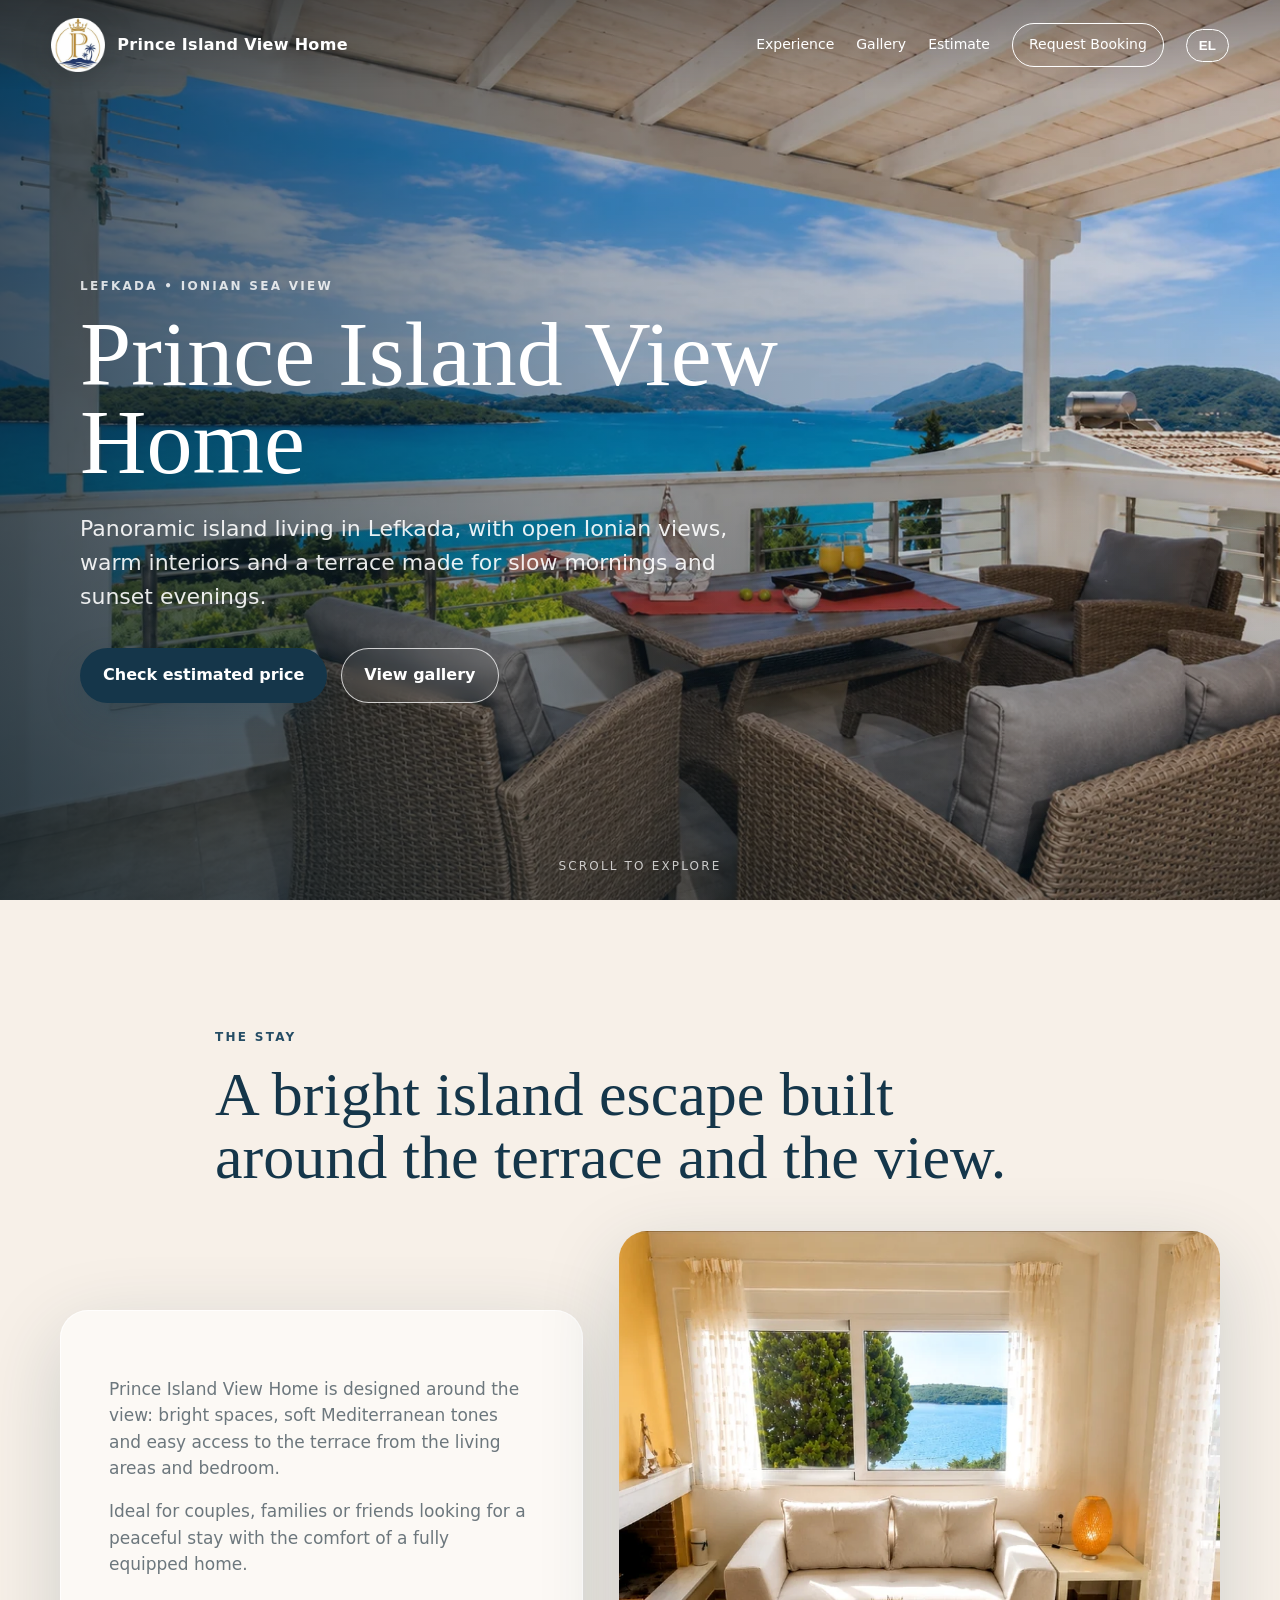
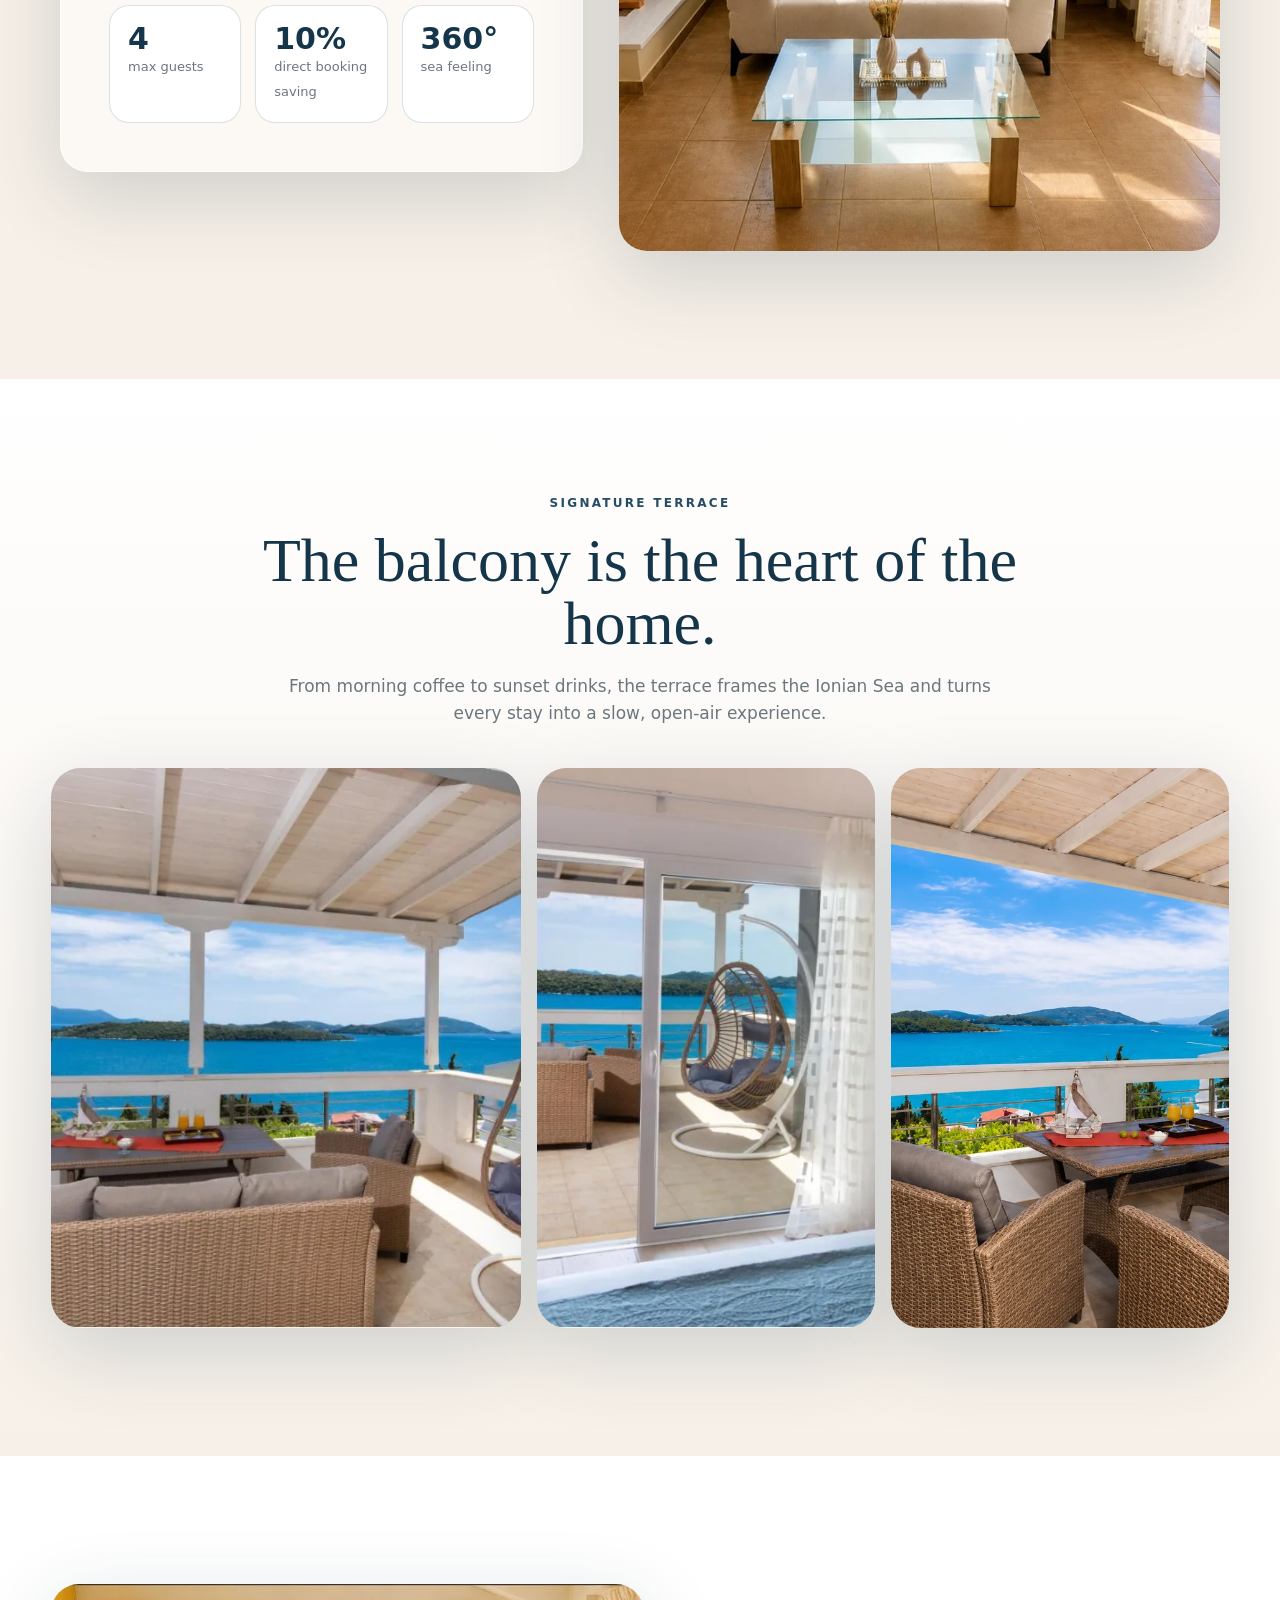
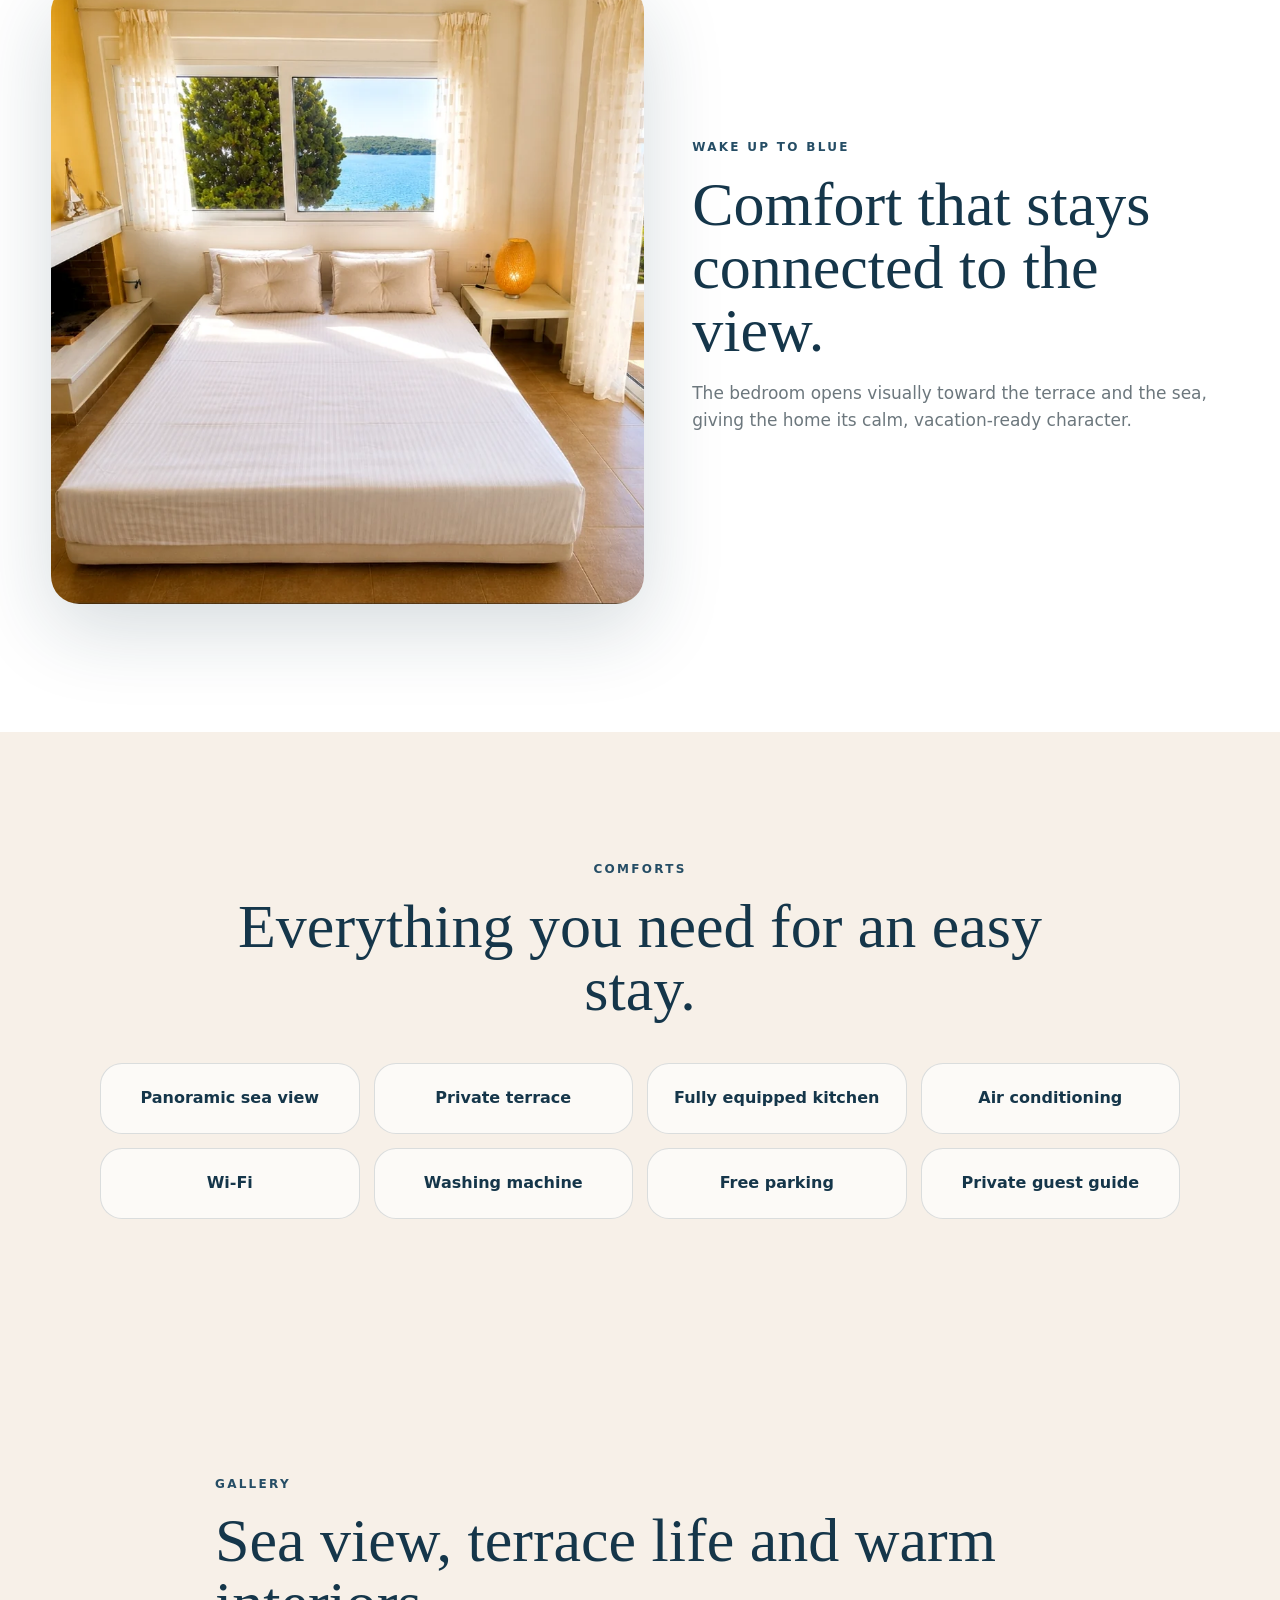
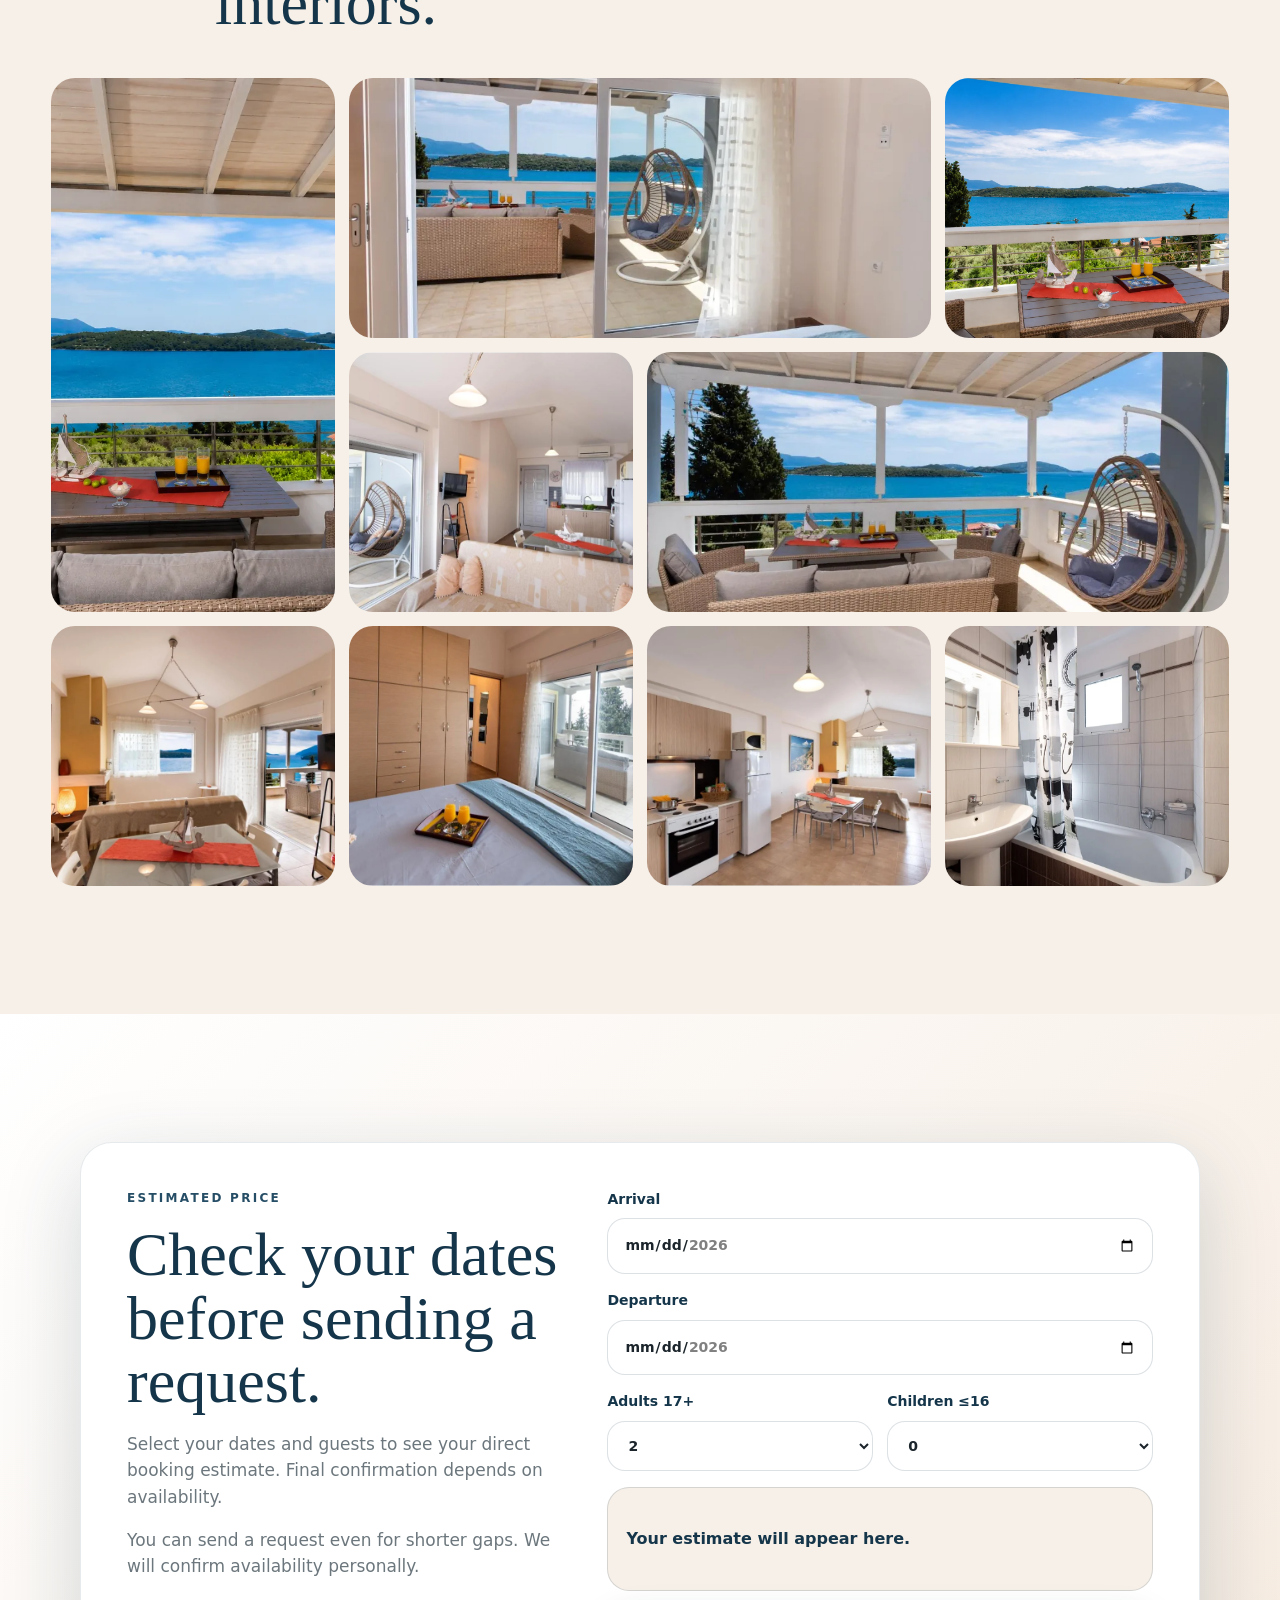
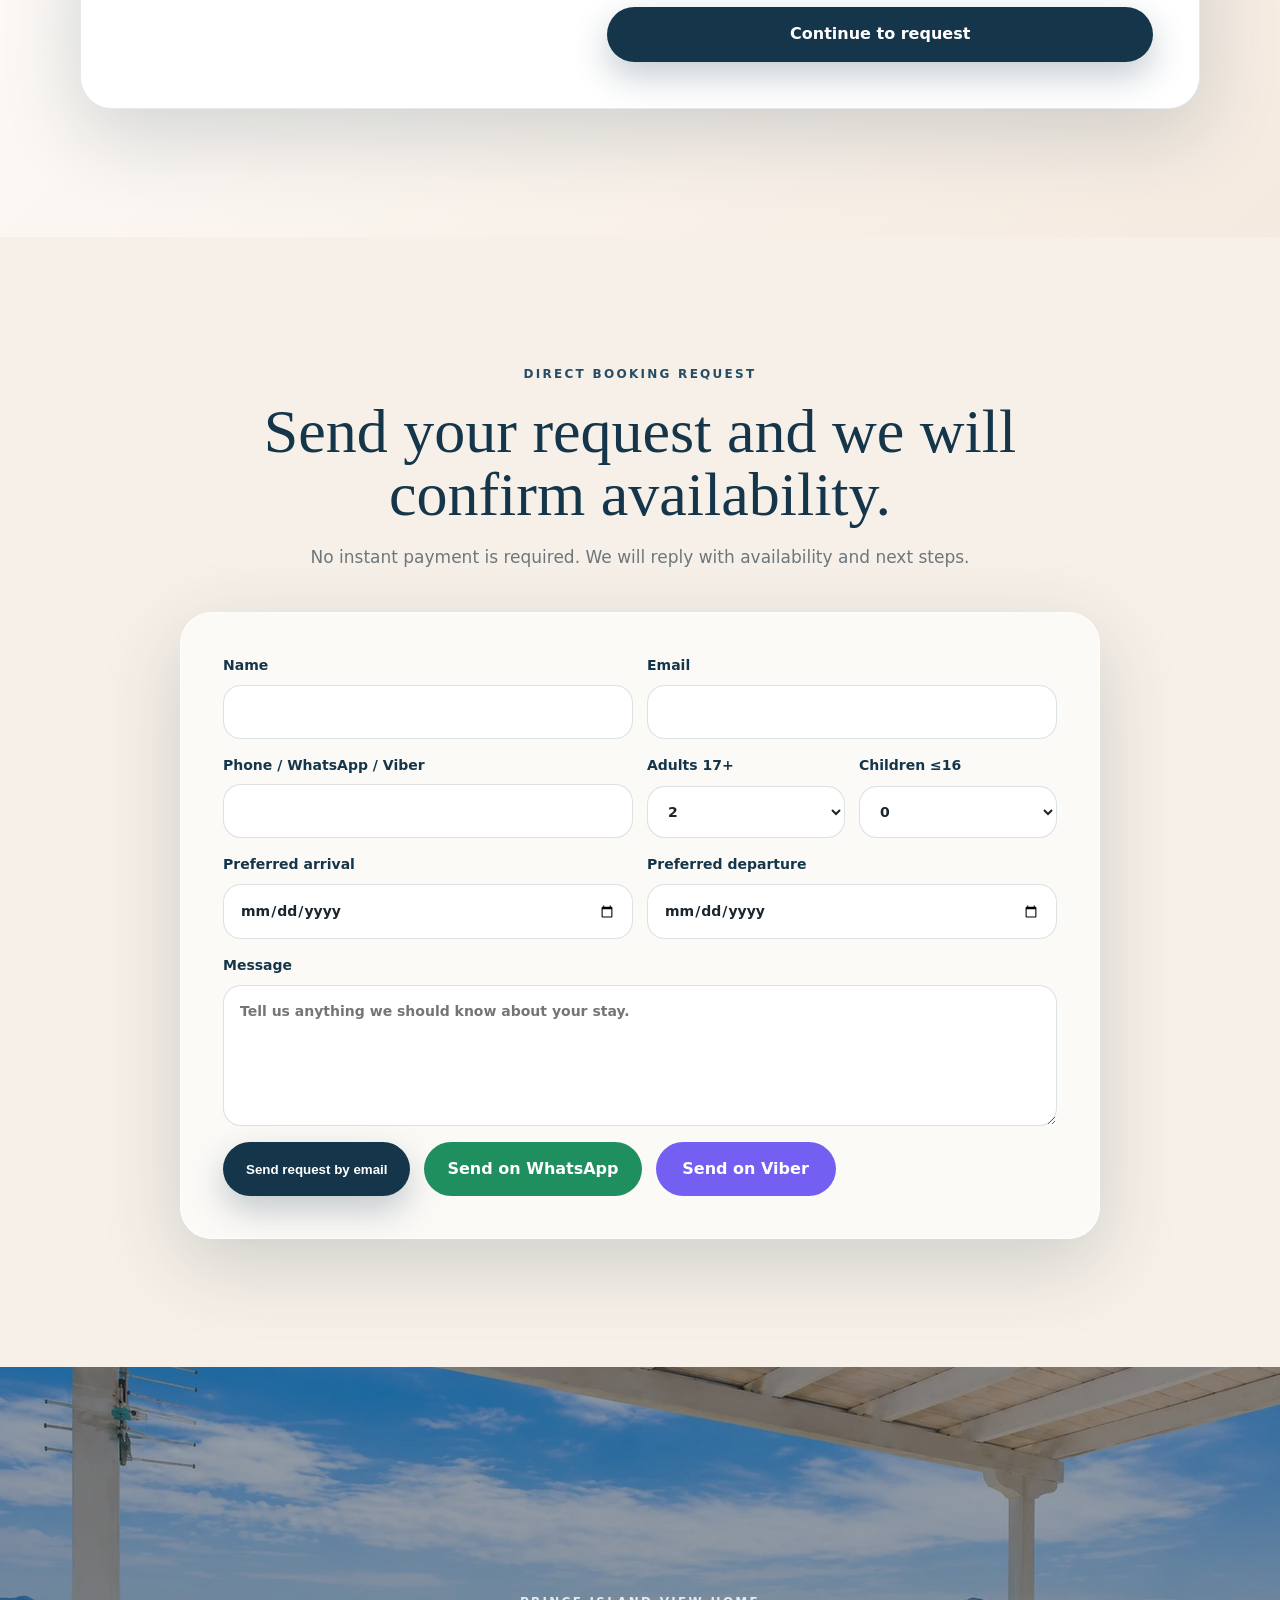
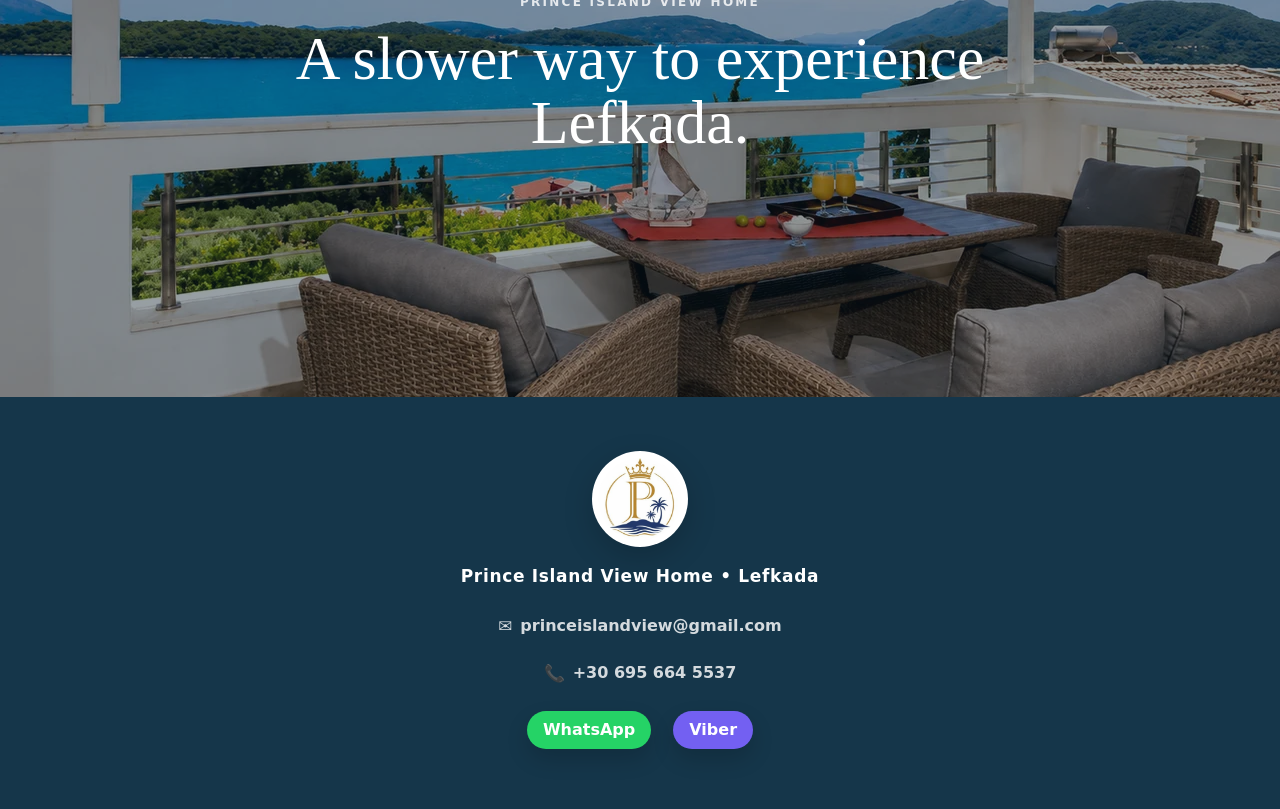
==== commit 174b4c92: "Add files via upload" ====
--- a/index.html
+++ b/index.html
@@ -101,13 +101,13 @@
       </div>
       <div class="terrace-strip">
         <figure class="terrace-card large">
+          <img src="/assets/images/terrace-bedroom-balcony-original.webp" alt="Bedroom opening directly to the sea-view terrace" loading="lazy">
+        </figure>
+        <figure class="terrace-card">
           <img src="/assets/images/terrace-lounge-original.webp" alt="Terrace lounge with panoramic Ionian Sea view" loading="lazy">
         </figure>
         <figure class="terrace-card">
-          <img src="/assets/images/terrace-bedroom-balcony-original.webp" alt="Bedroom opening to the terrace and sea view" loading="lazy">
-        </figure>
-        <figure class="terrace-card">
-          <img src="/assets/images/balcony-chair.webp" alt="Balcony hanging chair with sea view" loading="lazy">
+          <img src="/assets/images/hero-terrace.webp" alt="Signature terrace dining area with panoramic sea view" loading="lazy">
         </figure>
       </div>
     </section>
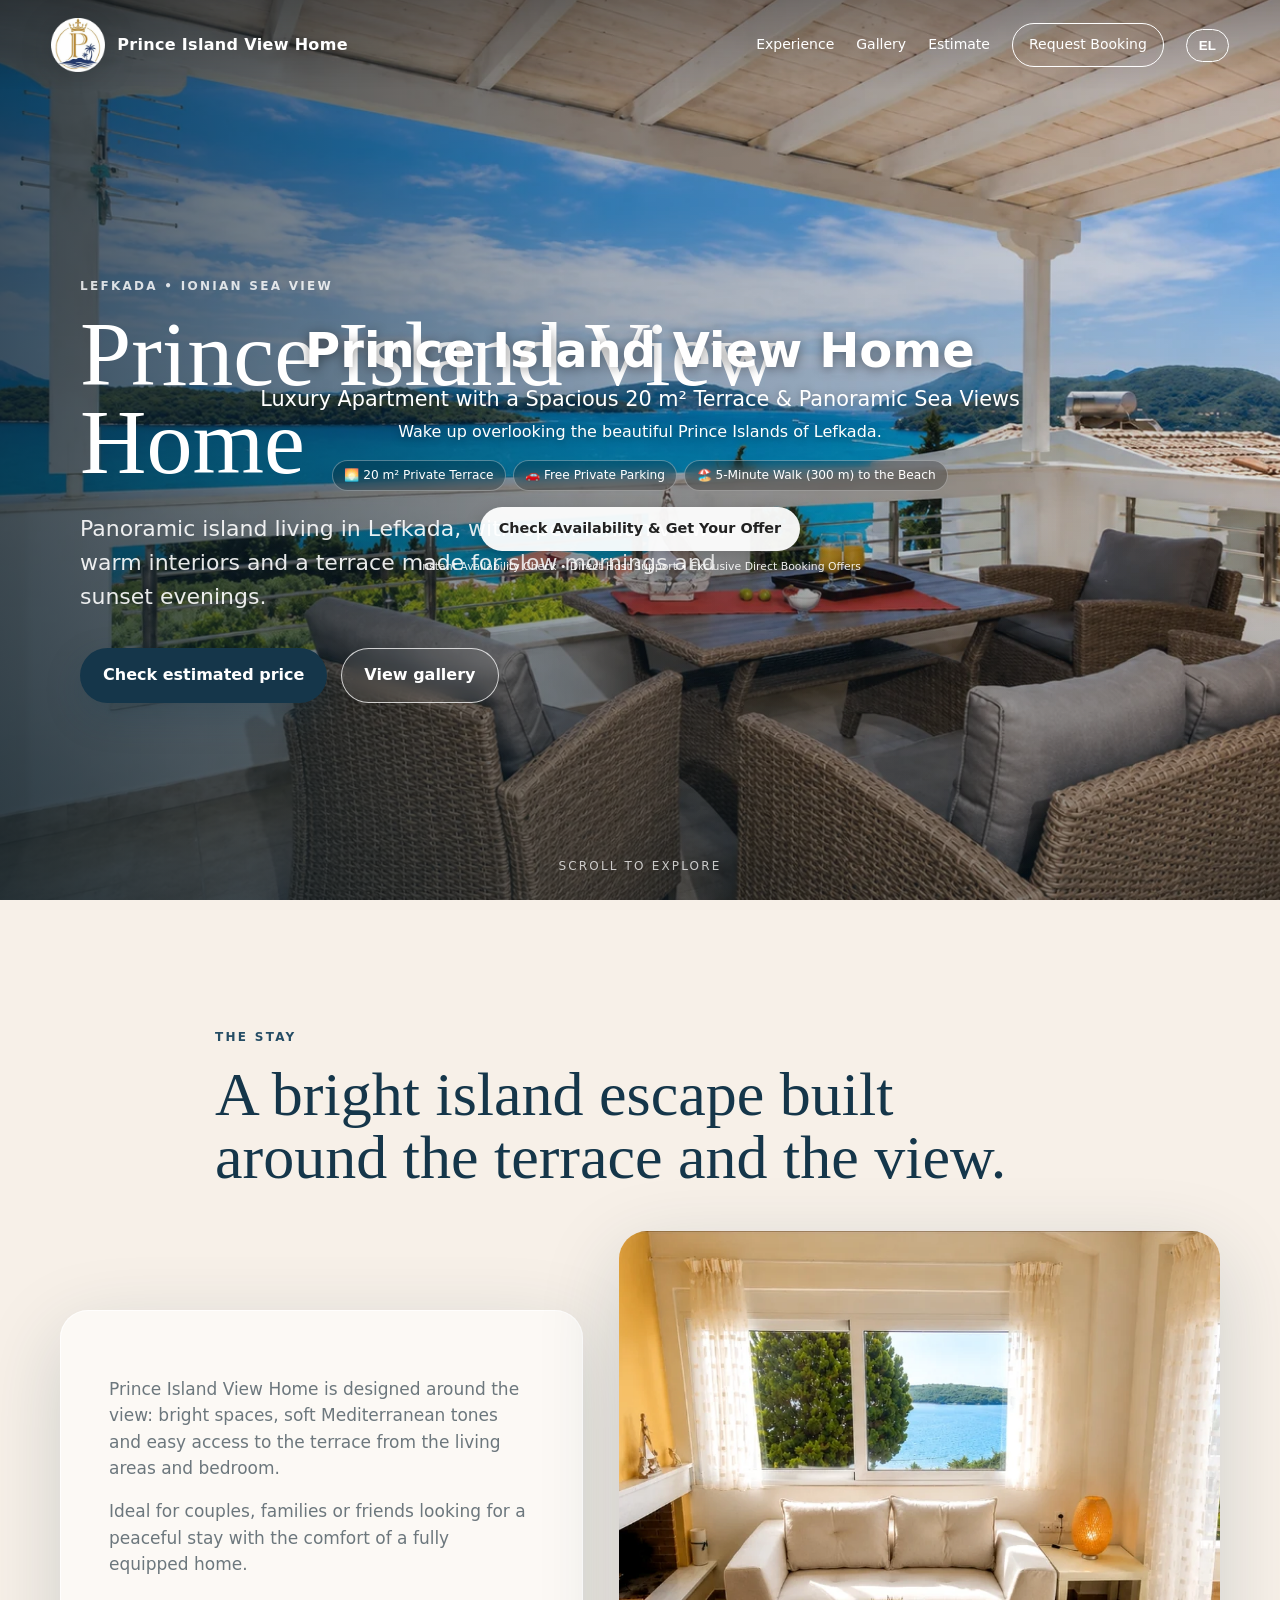
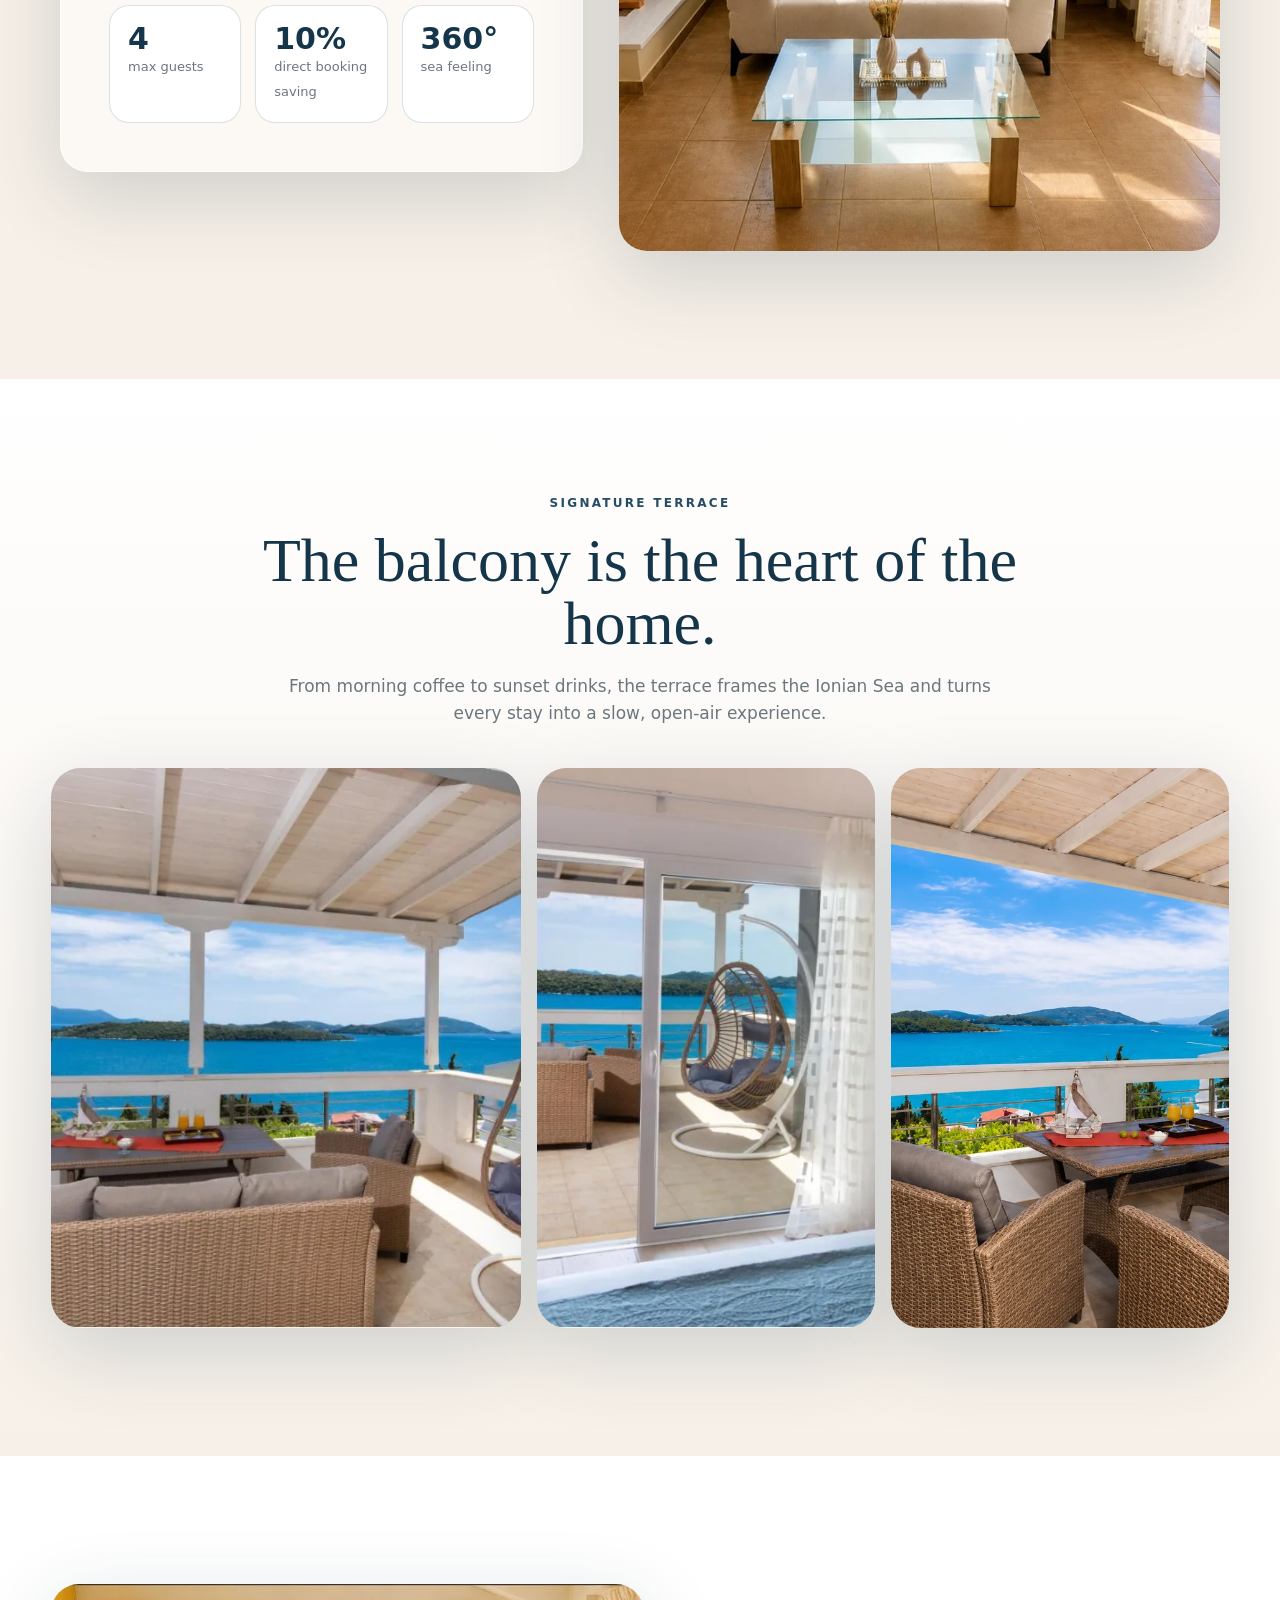
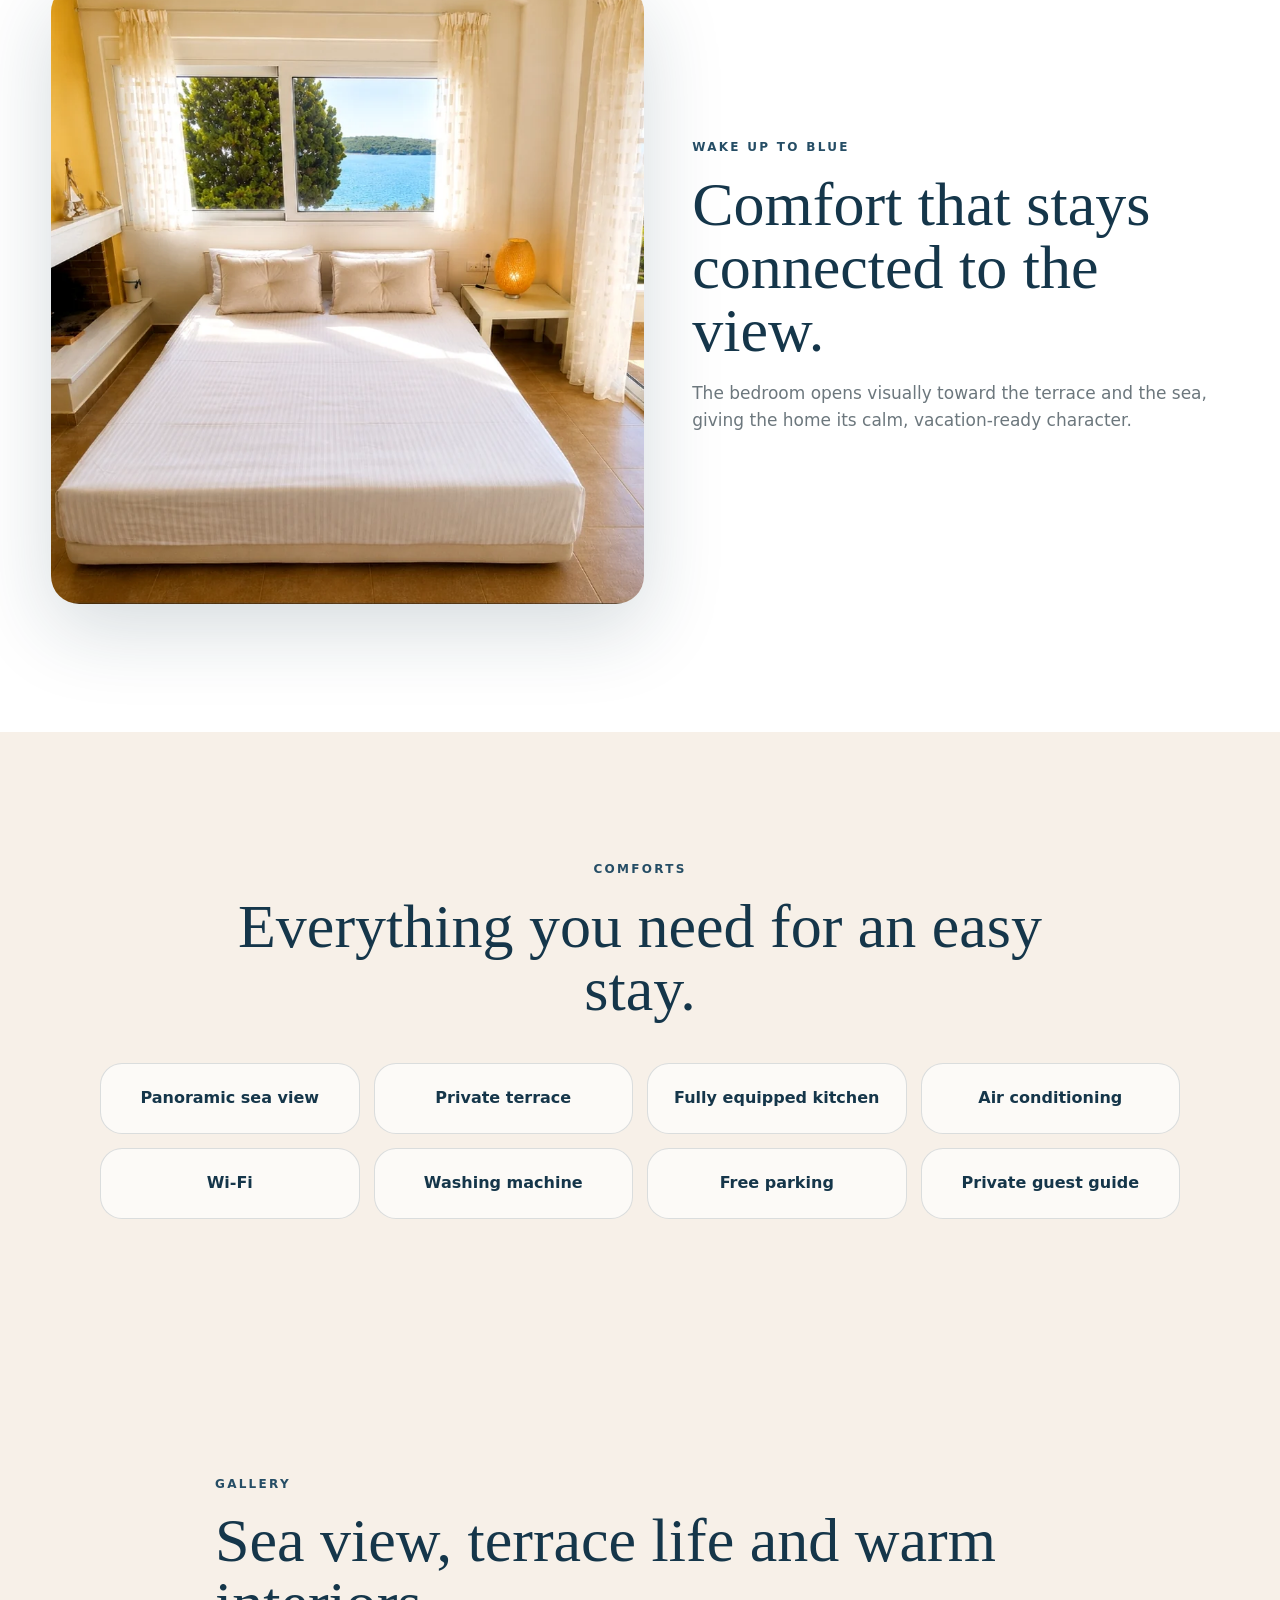
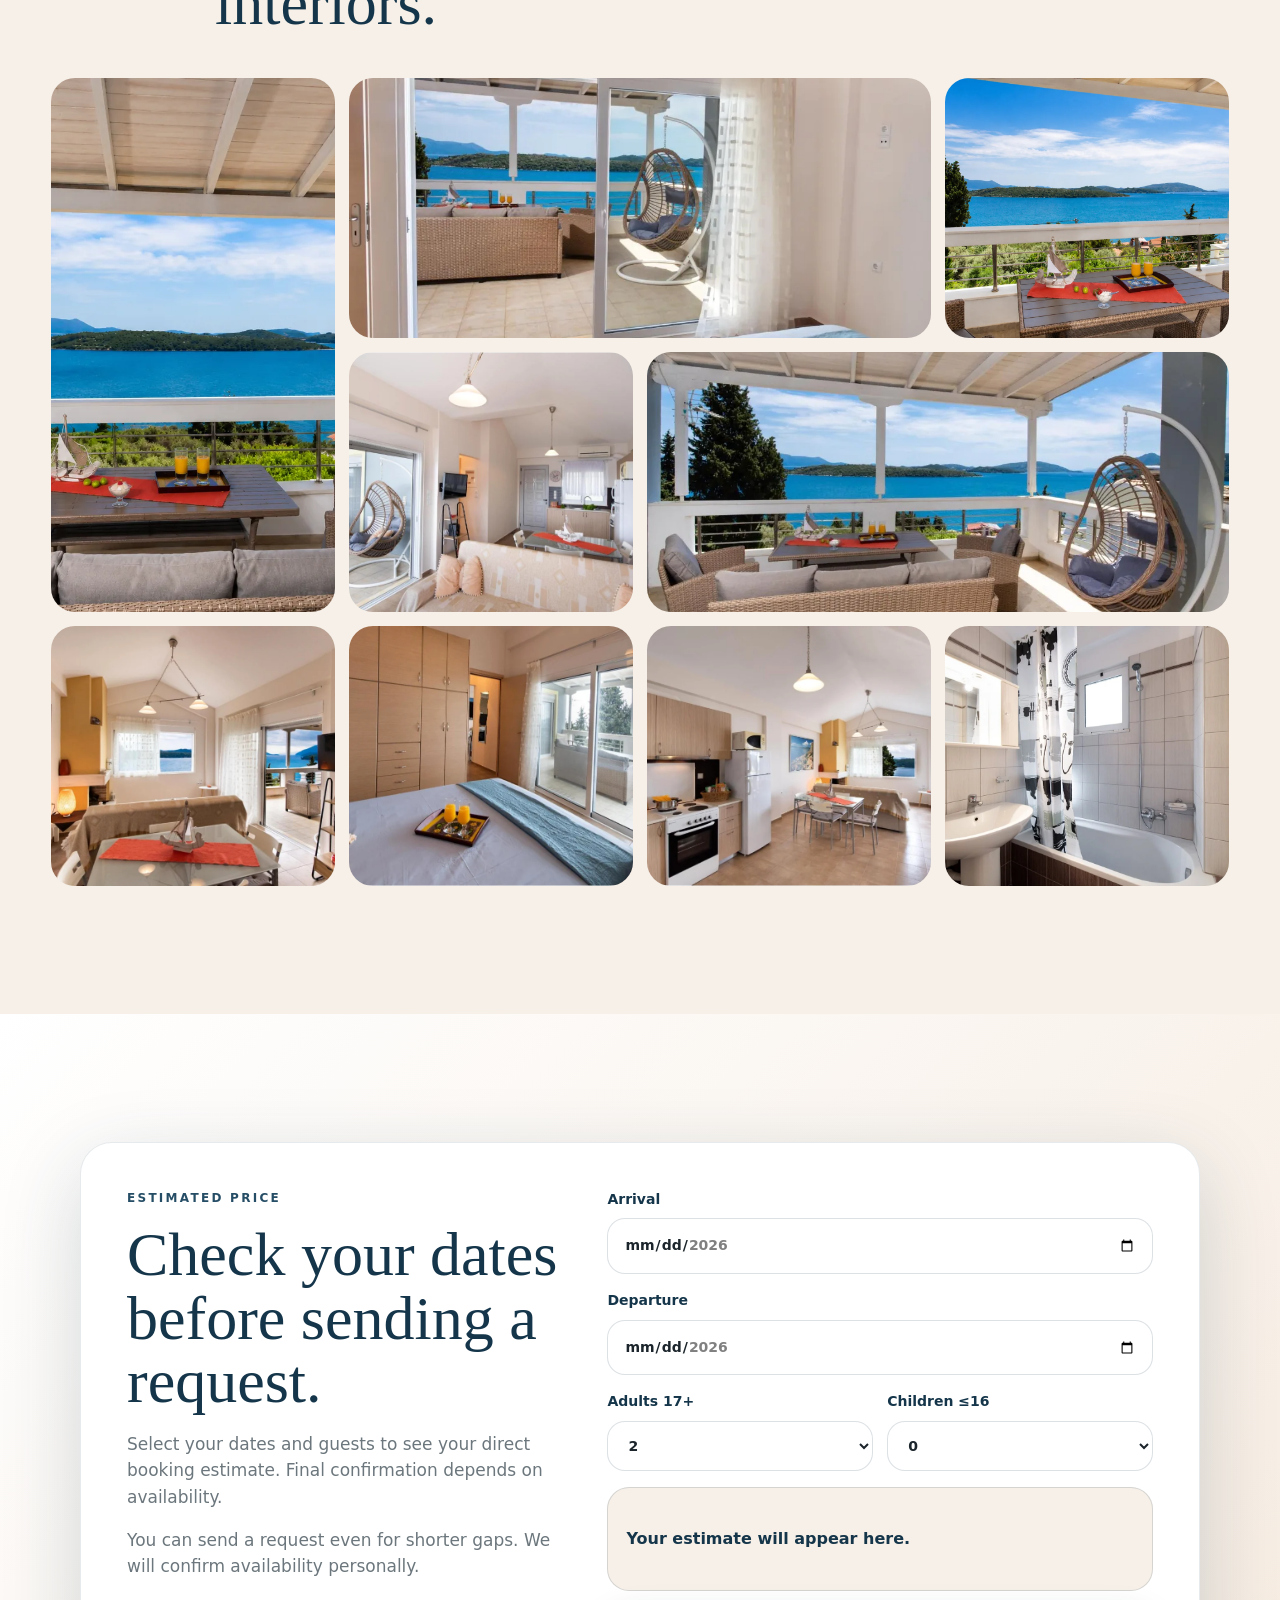
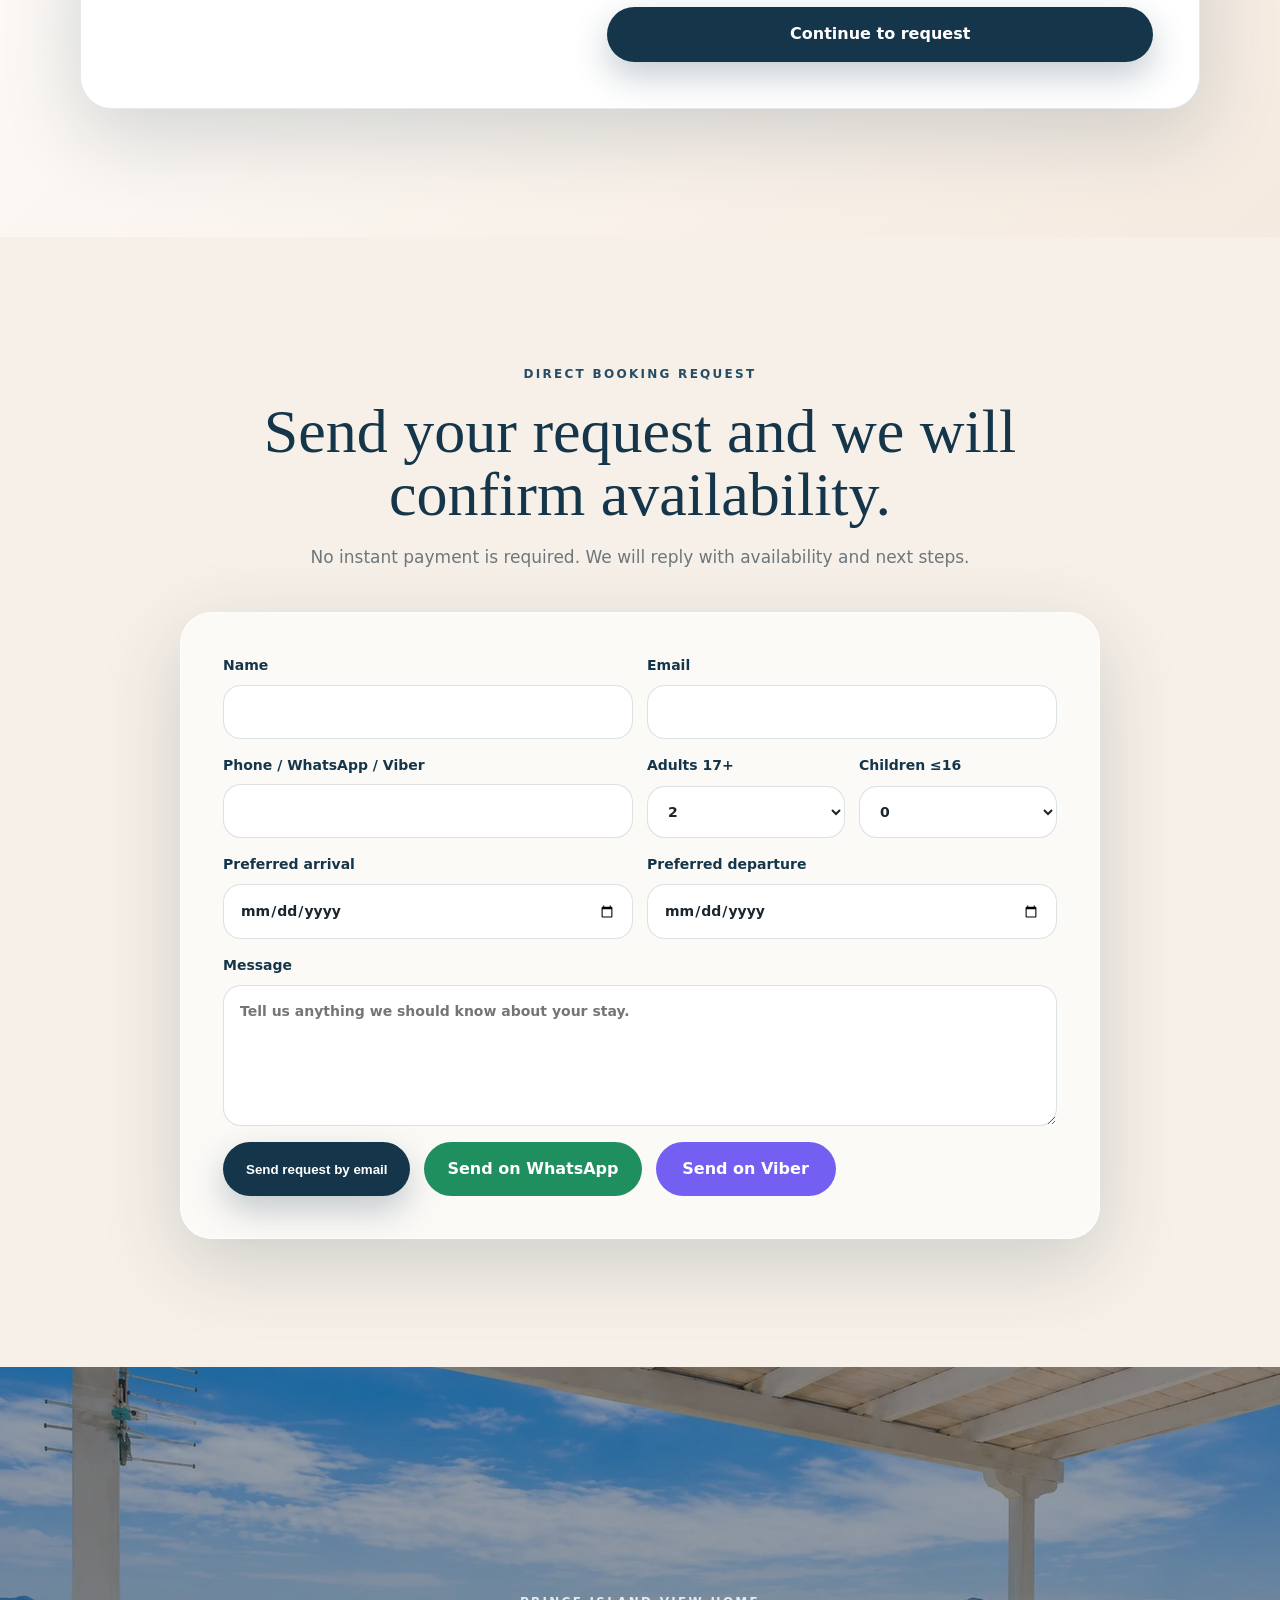
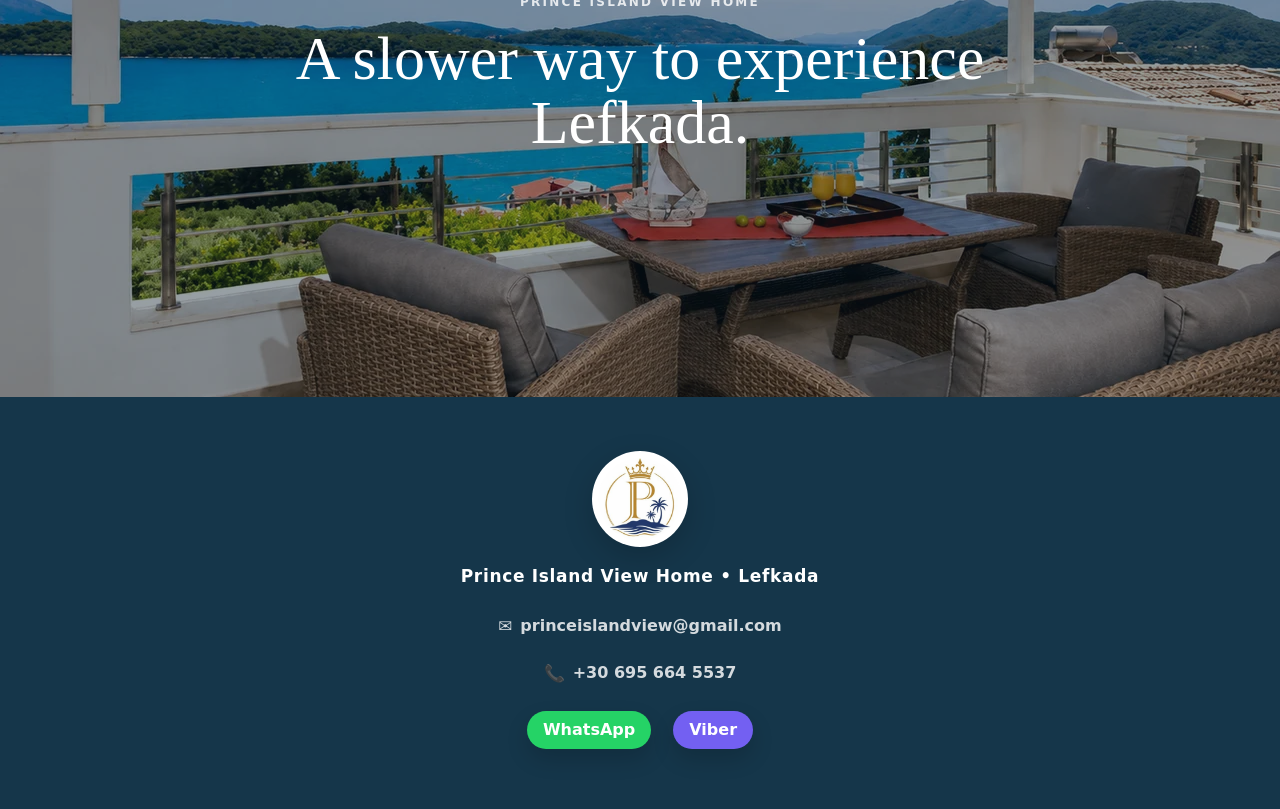
==== commit 0602279a: "Add files via upload" ====
--- a/index.html
+++ b/index.html
@@ -59,6 +59,19 @@
 
   <main id="top">
     <section class="hero">
+<div class="v15-1-content">
+  <div class="v15-1-title">Prince Island View Home</div>
+  <div class="v15-1-subtitle">Luxury Apartment with a Spacious 20 m² Terrace &amp; Panoramic Sea Views</div>
+  <div class="v15-1-tagline">Wake up overlooking the beautiful Prince Islands of Lefkada.</div>
+  <div class="v15-1-badges">
+    <span>🌅 20 m² Private Terrace</span>
+    <span>🚗 Free Private Parking</span>
+    <span>🏖️ 5-Minute Walk (300 m) to the Beach</span>
+  </div>
+  <a class="v15-1-cta" href="#booking">Check Availability &amp; Get Your Offer</a>
+  <div class="v15-1-offer">Instant Availability Check • Direct Host Support • Exclusive Direct Booking Offers</div>
+</div>
+
       <div class="hero-bg" aria-hidden="true"></div>
       <div class="hero-overlay"></div>
       <div class="hero-content">
--- a/assets/styles.css
+++ b/assets/styles.css
@@ -148,3 +148,15 @@
 .request-status.error{display:block;background:rgba(190,80,60,.12);color:#9b3d2e;border:1px solid rgba(190,80,60,.25)}
 .contact-actions .btn{min-width:180px}
 @media(max-width:720px){.guest-pair{grid-template-columns:1fr}.contact-actions .btn{width:100%}}
+
+/* V15.1 Hero refinement */
+.v15-1-content{position:absolute;inset:0;display:flex;flex-direction:column;align-items:center;justify-content:center;text-align:center;padding:1rem;z-index:5;color:#fff;pointer-events:none}
+.v15-1-content>*{pointer-events:auto}
+.v15-1-title{font-size:clamp(1.7rem,4vw,3rem);font-weight:700;line-height:1.08;text-shadow:0 2px 12px rgba(0,0,0,.45)}
+.v15-1-subtitle{max-width:780px;margin:.55rem auto 0;font-size:clamp(.95rem,1.8vw,1.3rem);line-height:1.35;font-weight:500;text-shadow:0 2px 10px rgba(0,0,0,.4)}
+.v15-1-tagline{max-width:700px;margin:.45rem auto 0;font-size:clamp(.82rem,1.35vw,1rem);line-height:1.45;text-shadow:0 2px 9px rgba(0,0,0,.4)}
+.v15-1-badges{display:flex;flex-wrap:wrap;justify-content:center;gap:.45rem;margin:1rem auto;max-width:950px}
+.v15-1-badges span{padding:.45rem .7rem;border:1px solid rgba(255,255,255,.32);border-radius:999px;background:rgba(0,0,0,.22);backdrop-filter:blur(7px);font-size:.76rem;line-height:1.2}
+.v15-1-cta{display:inline-flex;align-items:center;justify-content:center;padding:.68rem 1.15rem;border-radius:999px;text-decoration:none;font-size:.9rem;font-weight:600;background:rgba(255,255,255,.94);color:#222;box-shadow:0 5px 18px rgba(0,0,0,.18)}
+.v15-1-offer{margin:.5rem auto 0;font-size:.68rem;opacity:.9;text-shadow:0 2px 8px rgba(0,0,0,.4)}
+@media(max-width:700px){.v15-1-content{padding:.8rem}.v15-1-title{font-size:1.7rem}.v15-1-subtitle{font-size:.92rem;max-width:350px}.v15-1-tagline{font-size:.78rem;max-width:340px}.v15-1-badges{gap:.32rem;margin:.7rem auto}.v15-1-badges span{font-size:.65rem;padding:.38rem .52rem}.v15-1-cta{font-size:.82rem;padding:.6rem .9rem}.v15-1-offer{font-size:.58rem;max-width:340px}}
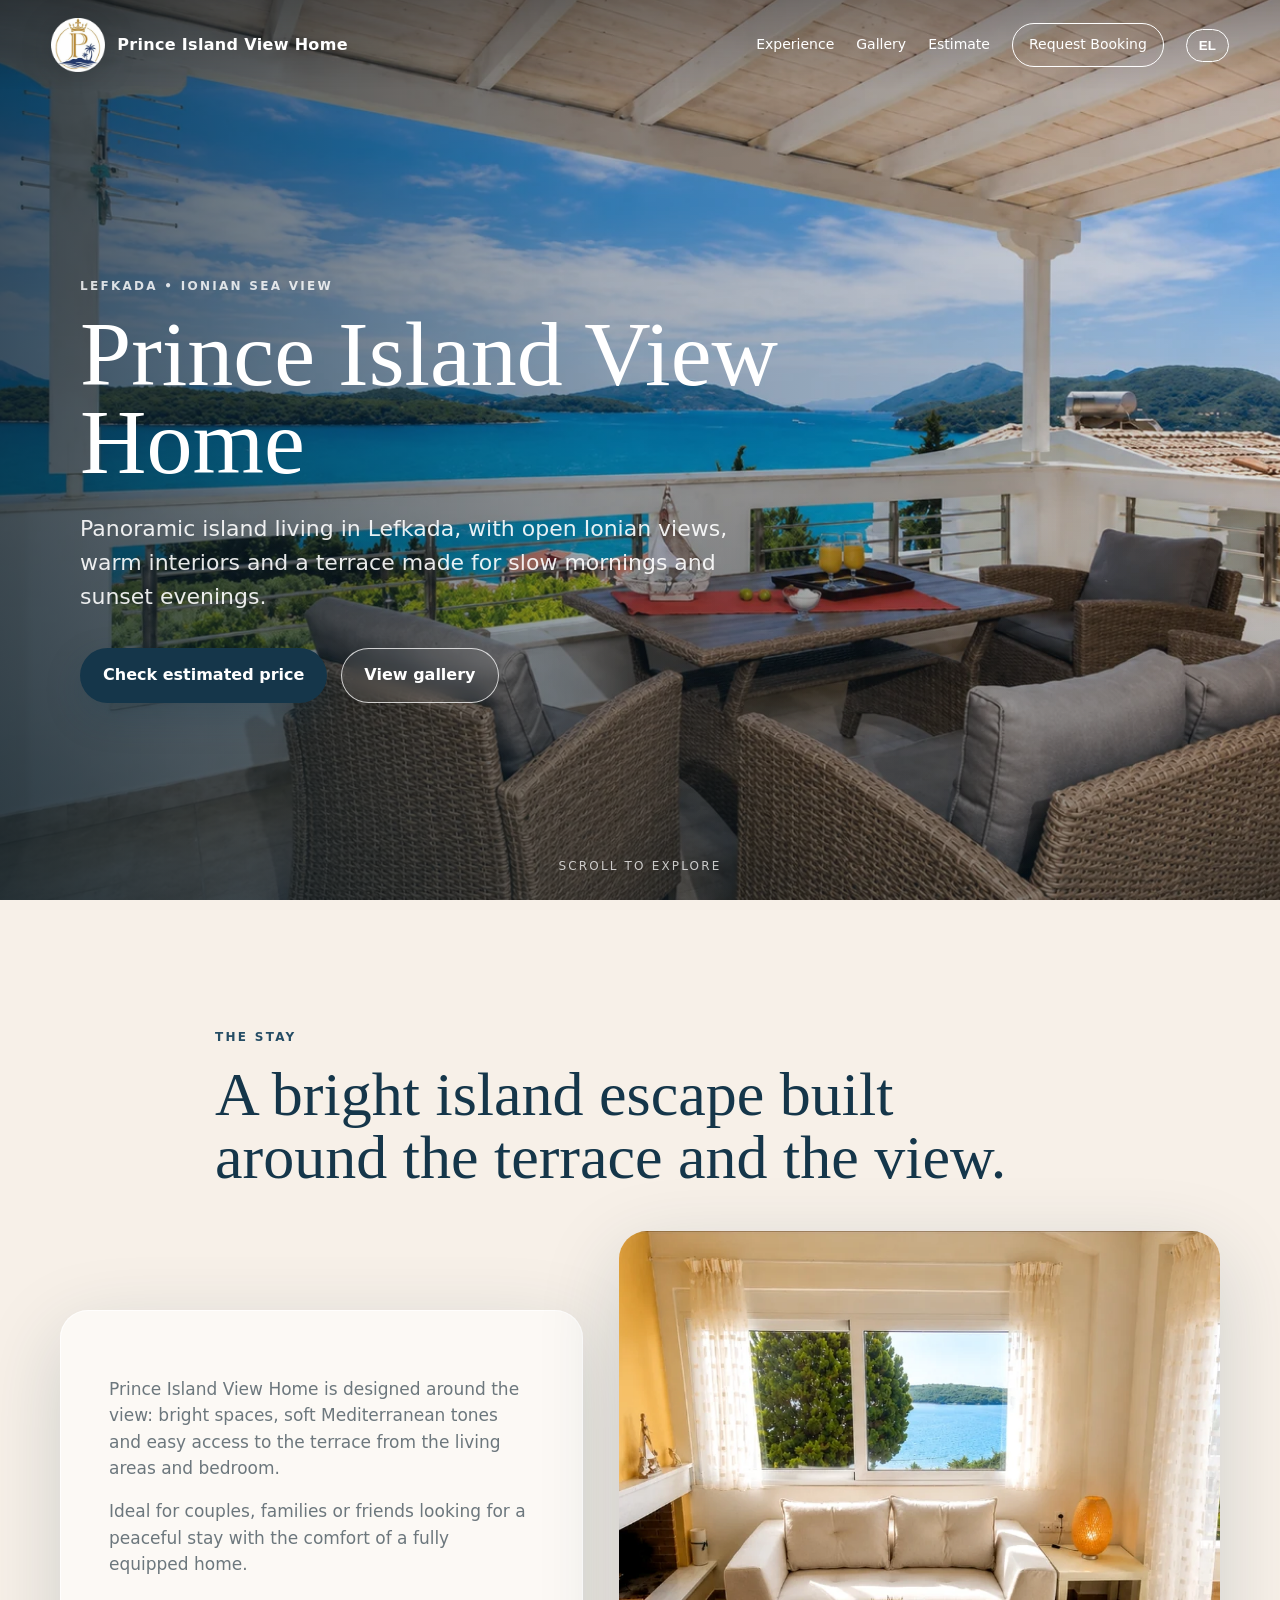
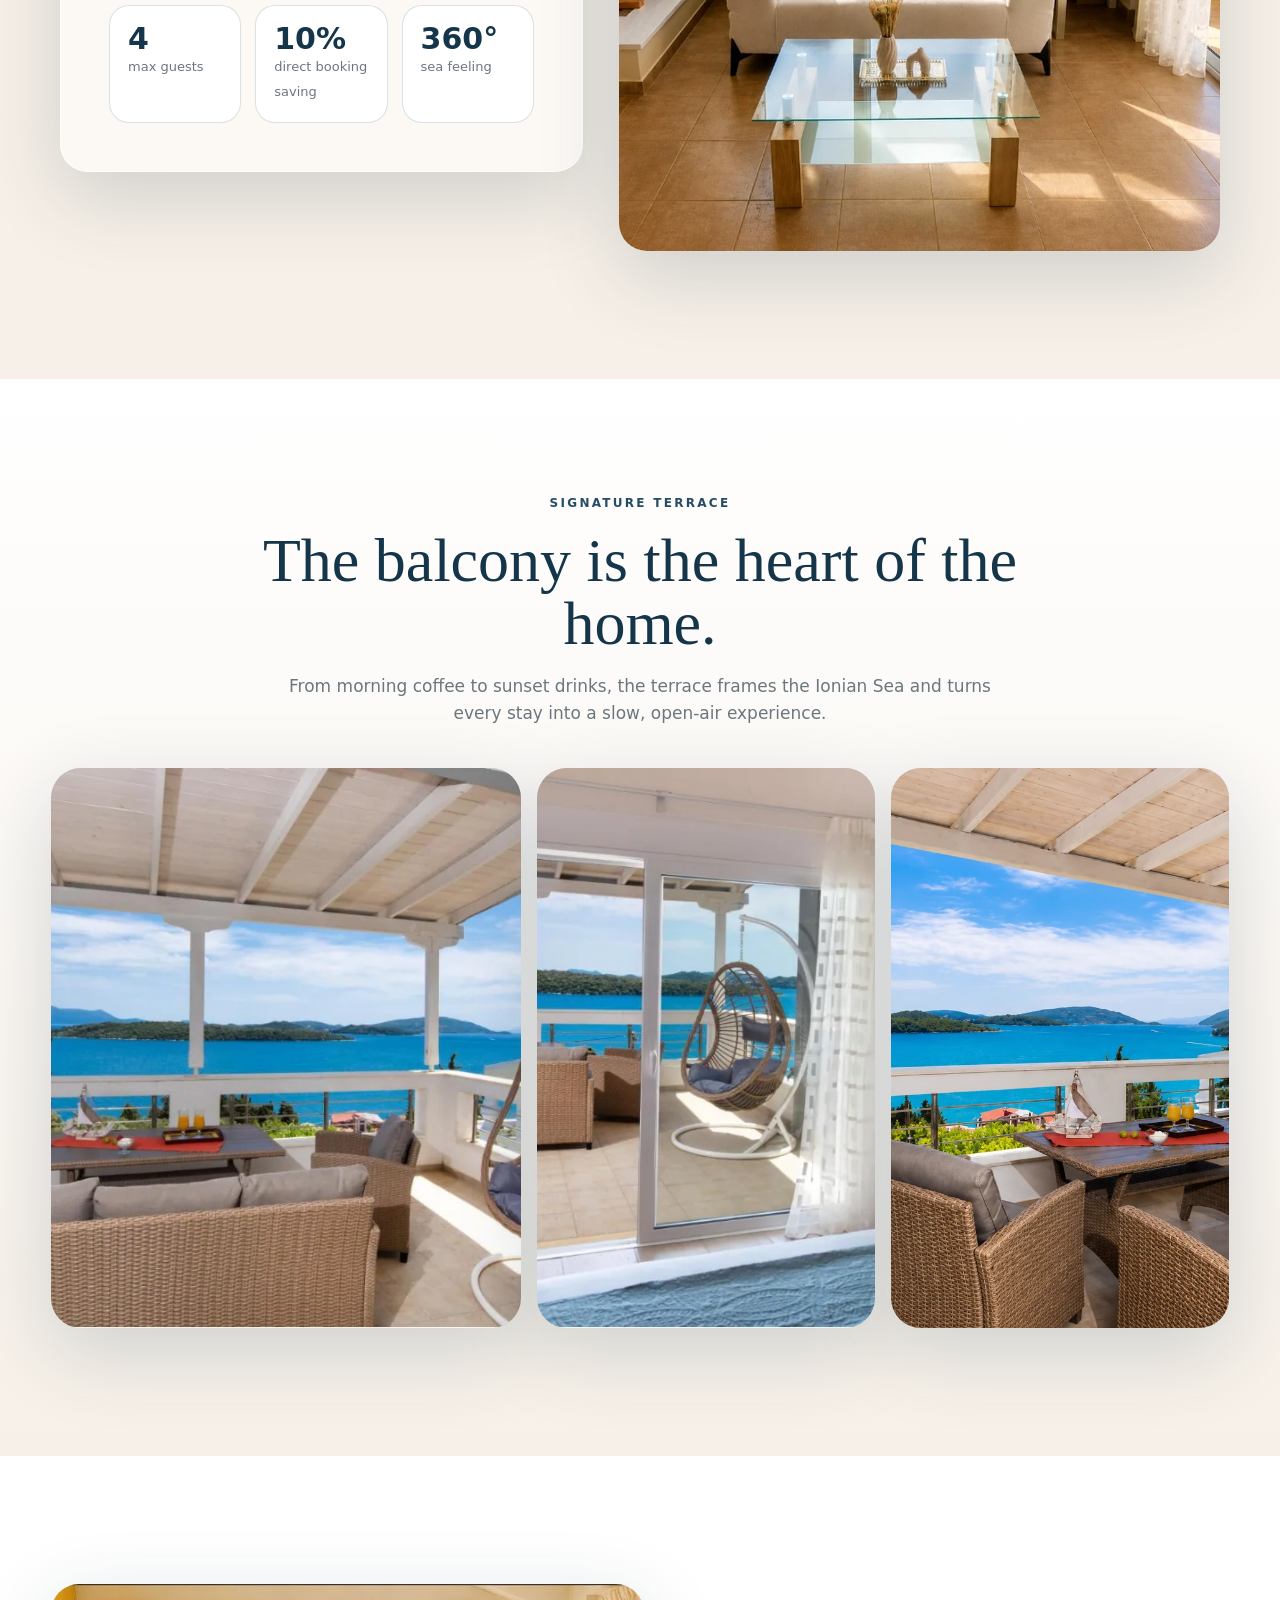
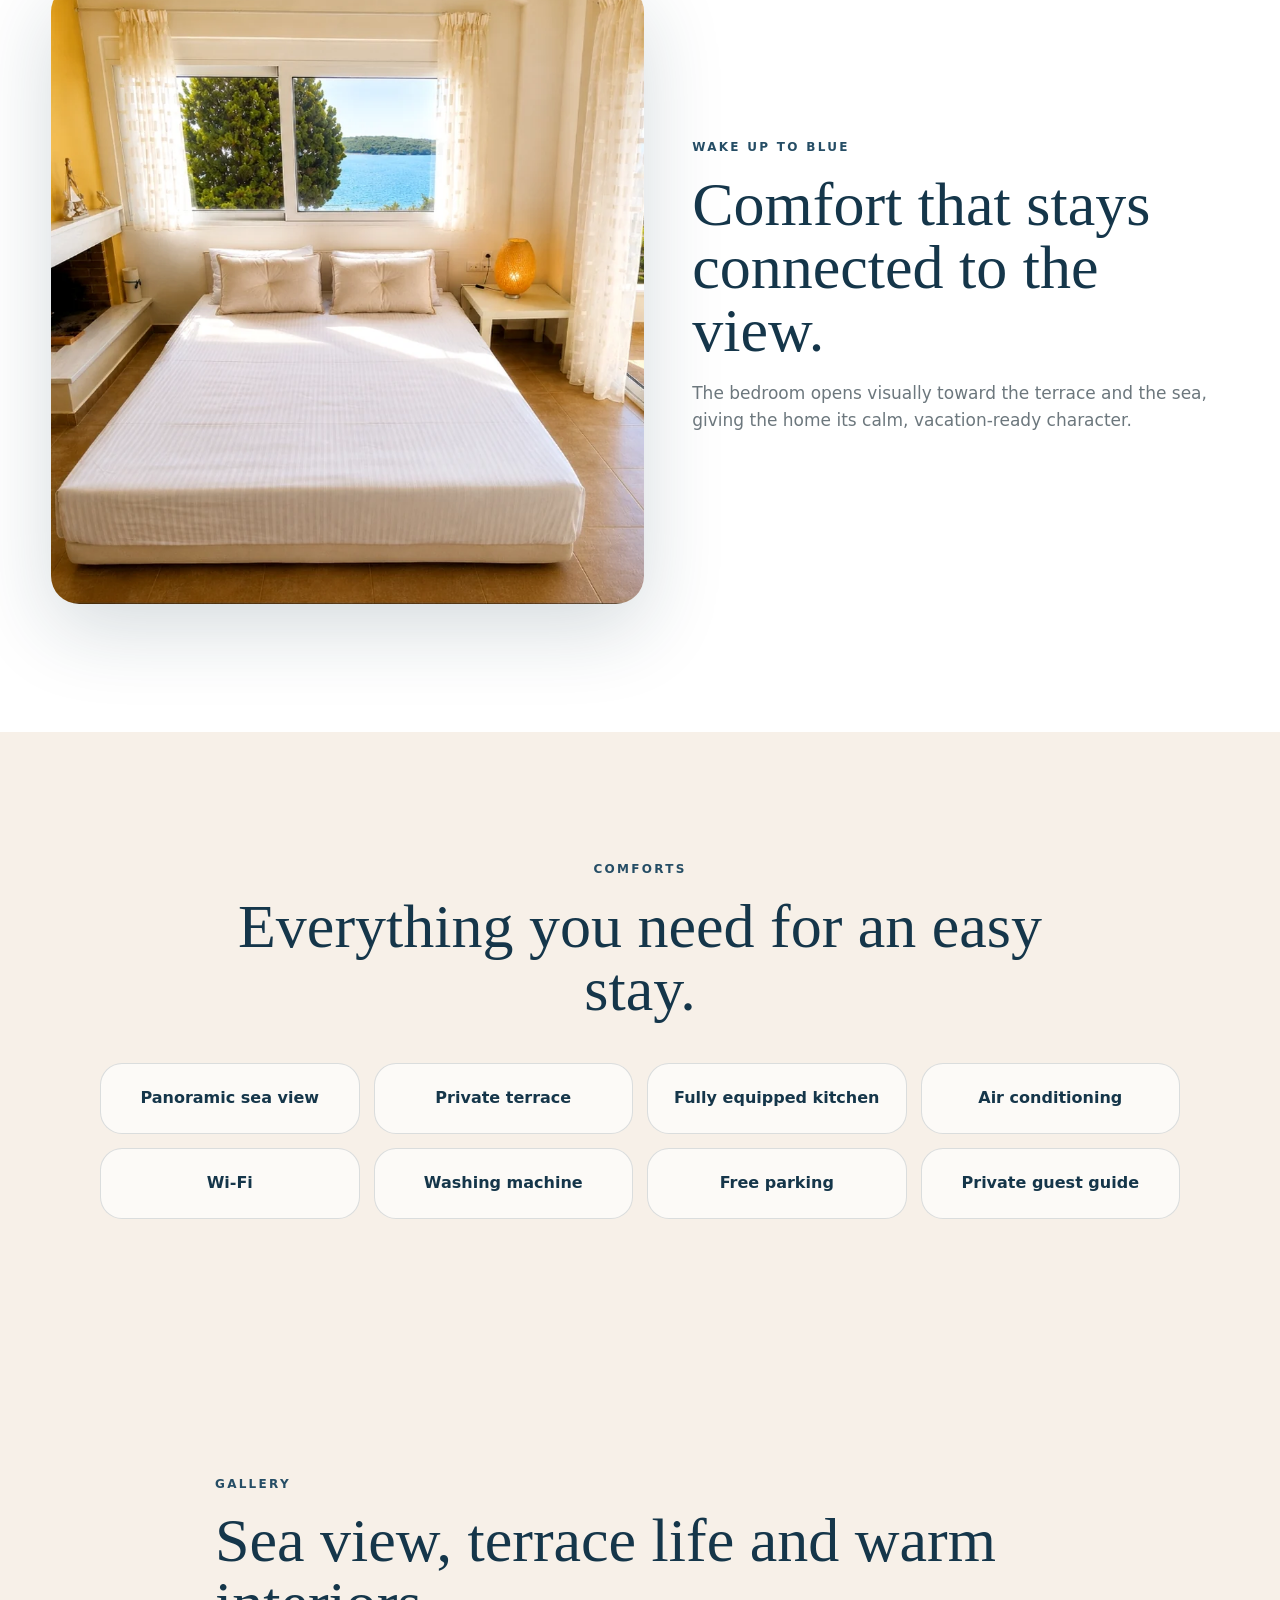
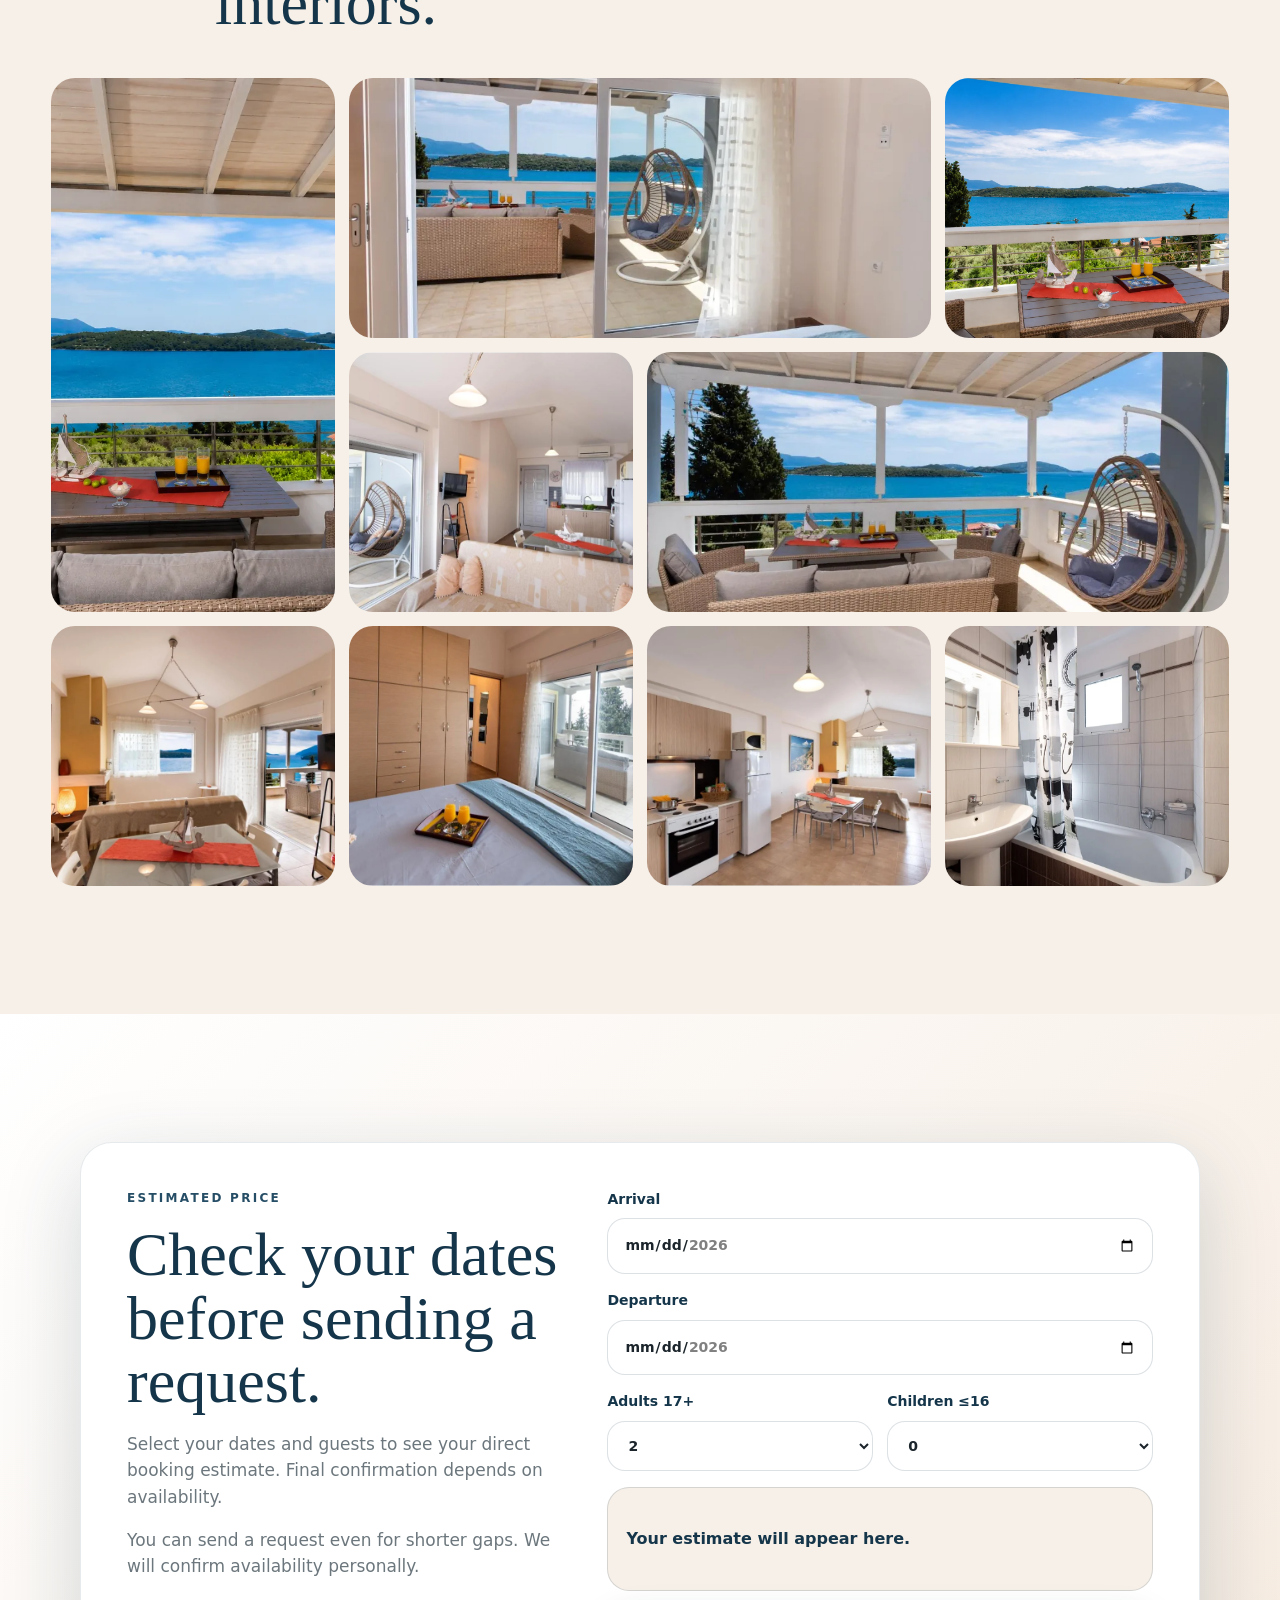
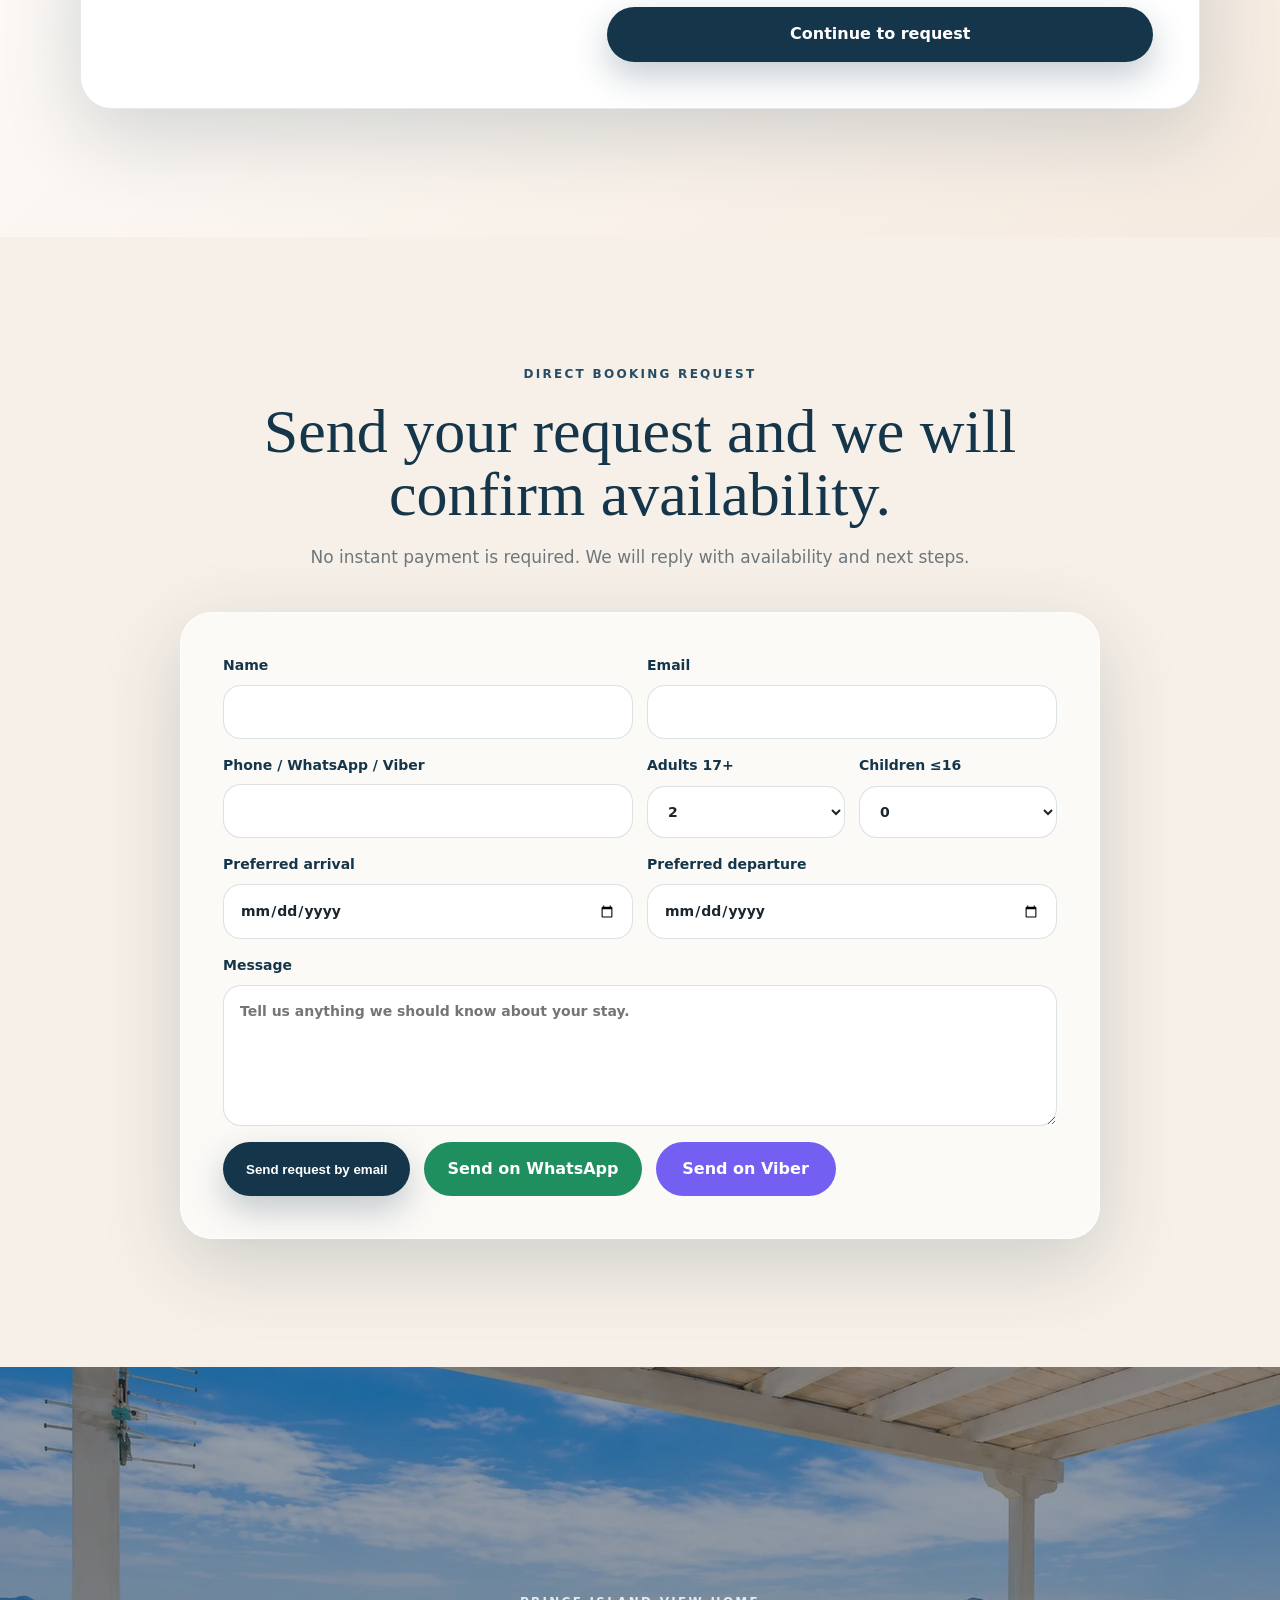
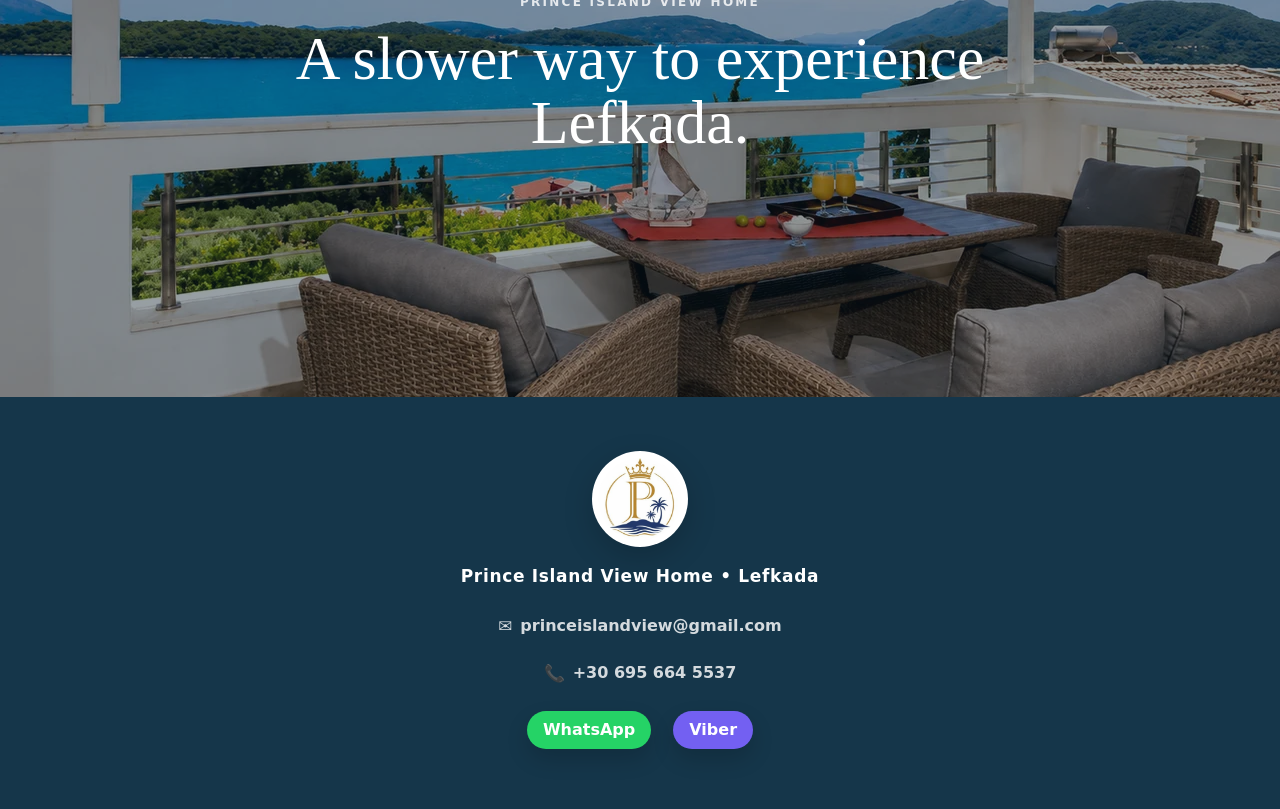
==== commit a35879c4: "Add files via upload" ====
--- a/index.html
+++ b/index.html
@@ -59,19 +59,6 @@
 
   <main id="top">
     <section class="hero">
-<div class="v15-1-content">
-  <div class="v15-1-title">Prince Island View Home</div>
-  <div class="v15-1-subtitle">Luxury Apartment with a Spacious 20 m² Terrace &amp; Panoramic Sea Views</div>
-  <div class="v15-1-tagline">Wake up overlooking the beautiful Prince Islands of Lefkada.</div>
-  <div class="v15-1-badges">
-    <span>🌅 20 m² Private Terrace</span>
-    <span>🚗 Free Private Parking</span>
-    <span>🏖️ 5-Minute Walk (300 m) to the Beach</span>
-  </div>
-  <a class="v15-1-cta" href="#booking">Check Availability &amp; Get Your Offer</a>
-  <div class="v15-1-offer">Instant Availability Check • Direct Host Support • Exclusive Direct Booking Offers</div>
-</div>
-
       <div class="hero-bg" aria-hidden="true"></div>
       <div class="hero-overlay"></div>
       <div class="hero-content">
--- a/assets/styles.css
+++ b/assets/styles.css
@@ -148,15 +148,3 @@
 .request-status.error{display:block;background:rgba(190,80,60,.12);color:#9b3d2e;border:1px solid rgba(190,80,60,.25)}
 .contact-actions .btn{min-width:180px}
 @media(max-width:720px){.guest-pair{grid-template-columns:1fr}.contact-actions .btn{width:100%}}
-
-/* V15.1 Hero refinement */
-.v15-1-content{position:absolute;inset:0;display:flex;flex-direction:column;align-items:center;justify-content:center;text-align:center;padding:1rem;z-index:5;color:#fff;pointer-events:none}
-.v15-1-content>*{pointer-events:auto}
-.v15-1-title{font-size:clamp(1.7rem,4vw,3rem);font-weight:700;line-height:1.08;text-shadow:0 2px 12px rgba(0,0,0,.45)}
-.v15-1-subtitle{max-width:780px;margin:.55rem auto 0;font-size:clamp(.95rem,1.8vw,1.3rem);line-height:1.35;font-weight:500;text-shadow:0 2px 10px rgba(0,0,0,.4)}
-.v15-1-tagline{max-width:700px;margin:.45rem auto 0;font-size:clamp(.82rem,1.35vw,1rem);line-height:1.45;text-shadow:0 2px 9px rgba(0,0,0,.4)}
-.v15-1-badges{display:flex;flex-wrap:wrap;justify-content:center;gap:.45rem;margin:1rem auto;max-width:950px}
-.v15-1-badges span{padding:.45rem .7rem;border:1px solid rgba(255,255,255,.32);border-radius:999px;background:rgba(0,0,0,.22);backdrop-filter:blur(7px);font-size:.76rem;line-height:1.2}
-.v15-1-cta{display:inline-flex;align-items:center;justify-content:center;padding:.68rem 1.15rem;border-radius:999px;text-decoration:none;font-size:.9rem;font-weight:600;background:rgba(255,255,255,.94);color:#222;box-shadow:0 5px 18px rgba(0,0,0,.18)}
-.v15-1-offer{margin:.5rem auto 0;font-size:.68rem;opacity:.9;text-shadow:0 2px 8px rgba(0,0,0,.4)}
-@media(max-width:700px){.v15-1-content{padding:.8rem}.v15-1-title{font-size:1.7rem}.v15-1-subtitle{font-size:.92rem;max-width:350px}.v15-1-tagline{font-size:.78rem;max-width:340px}.v15-1-badges{gap:.32rem;margin:.7rem auto}.v15-1-badges span{font-size:.65rem;padding:.38rem .52rem}.v15-1-cta{font-size:.82rem;padding:.6rem .9rem}.v15-1-offer{font-size:.58rem;max-width:340px}}
